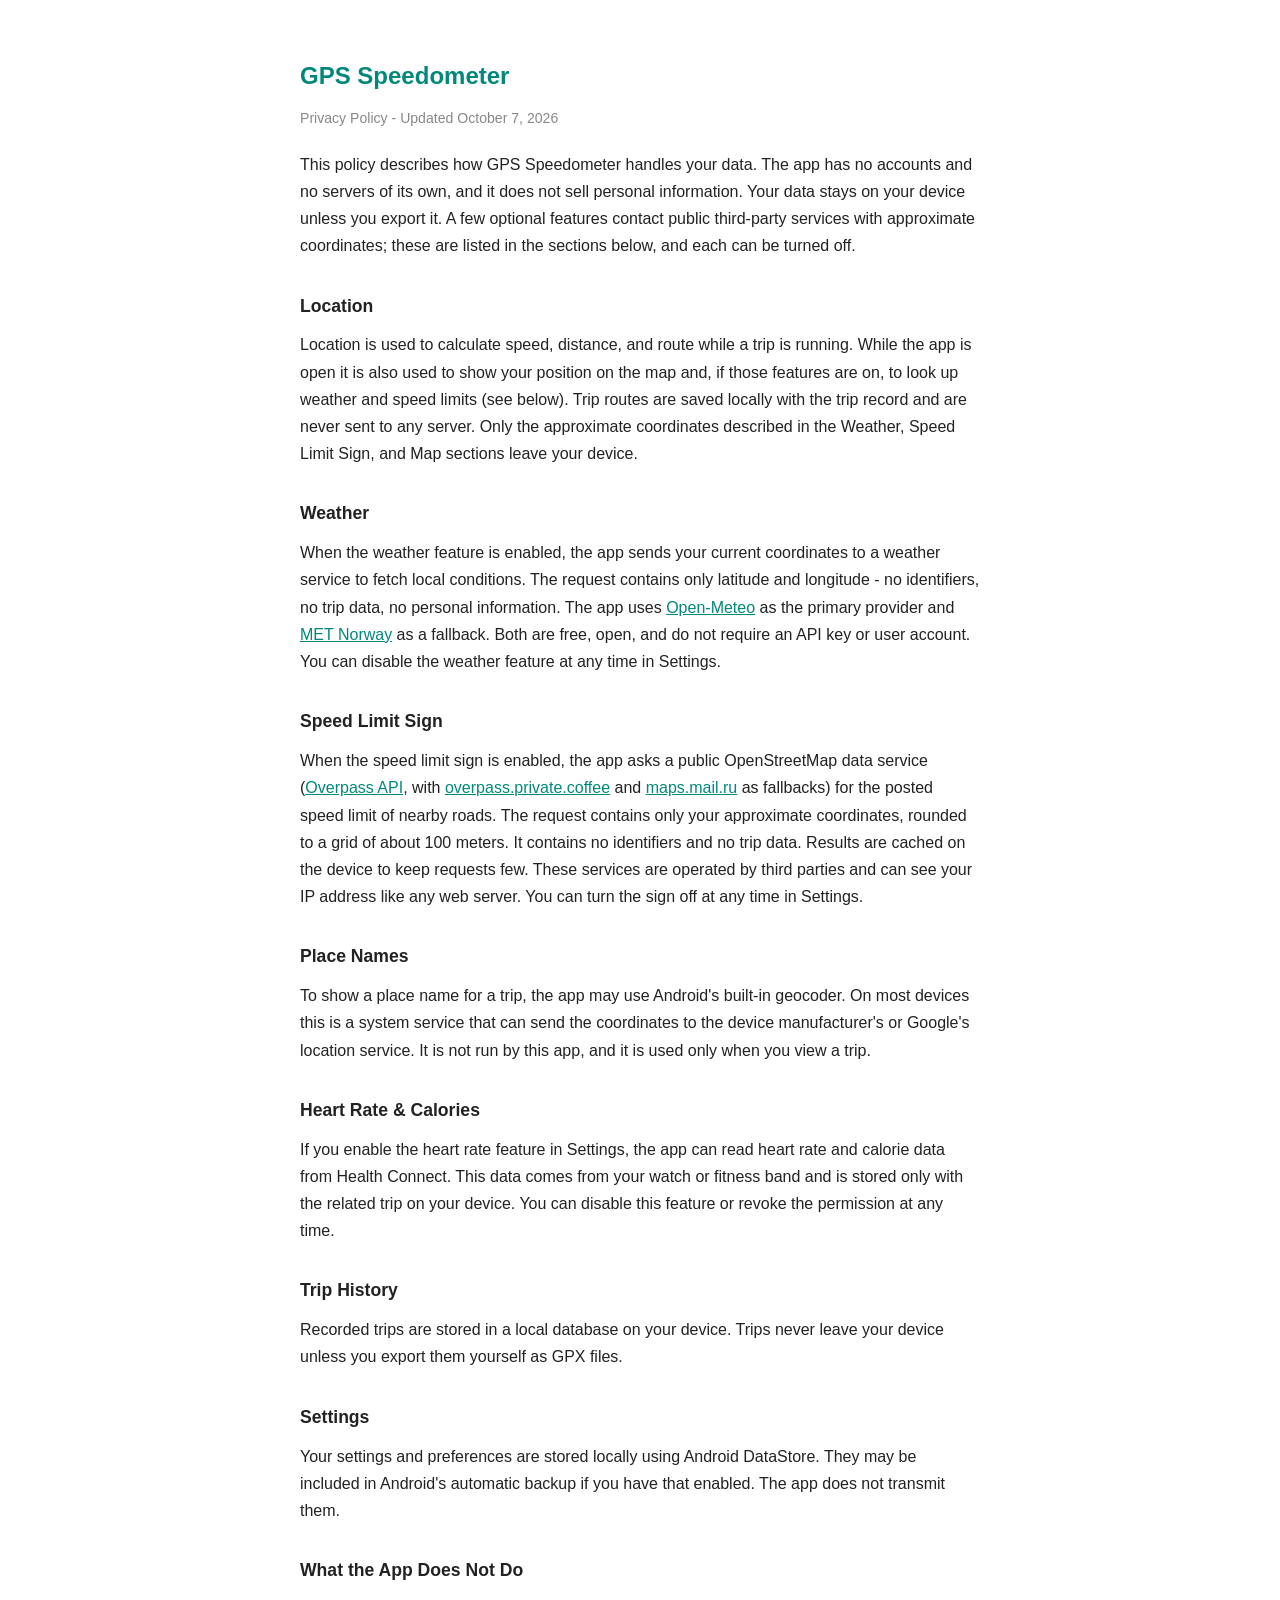
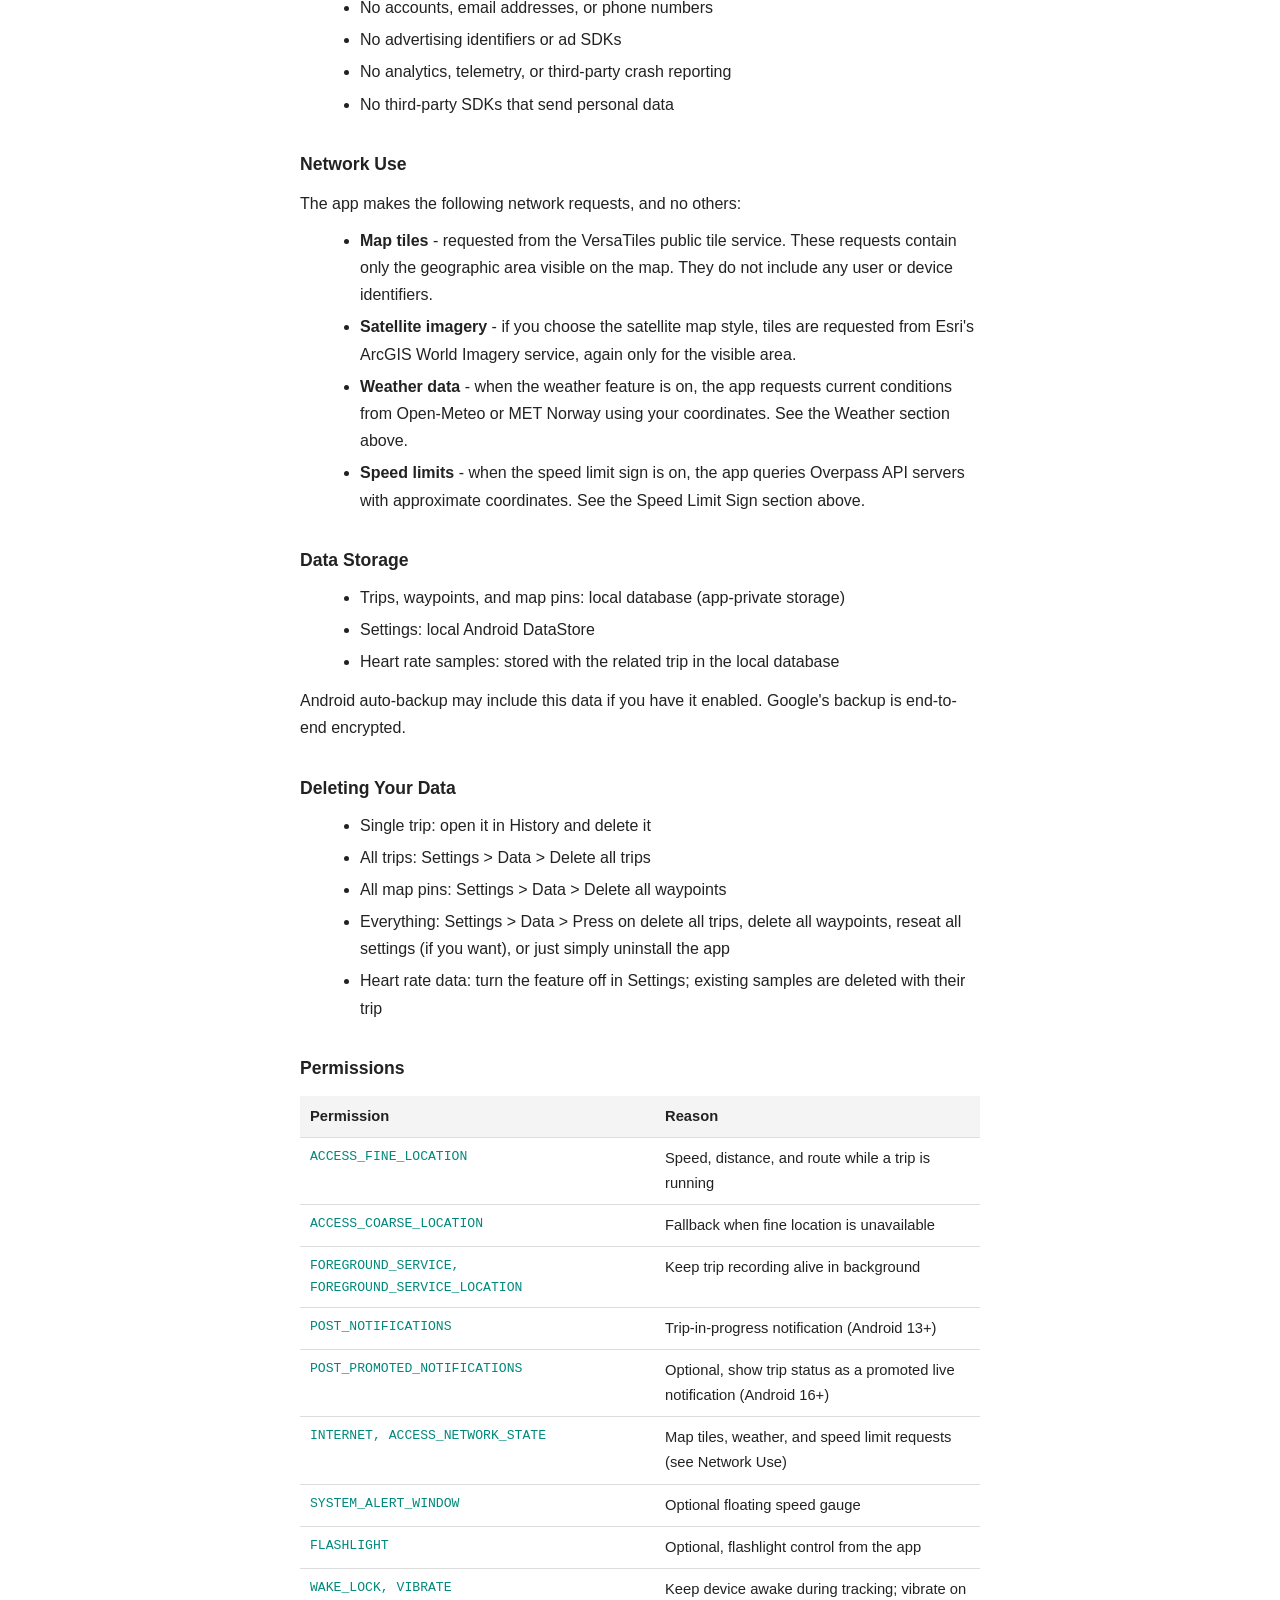
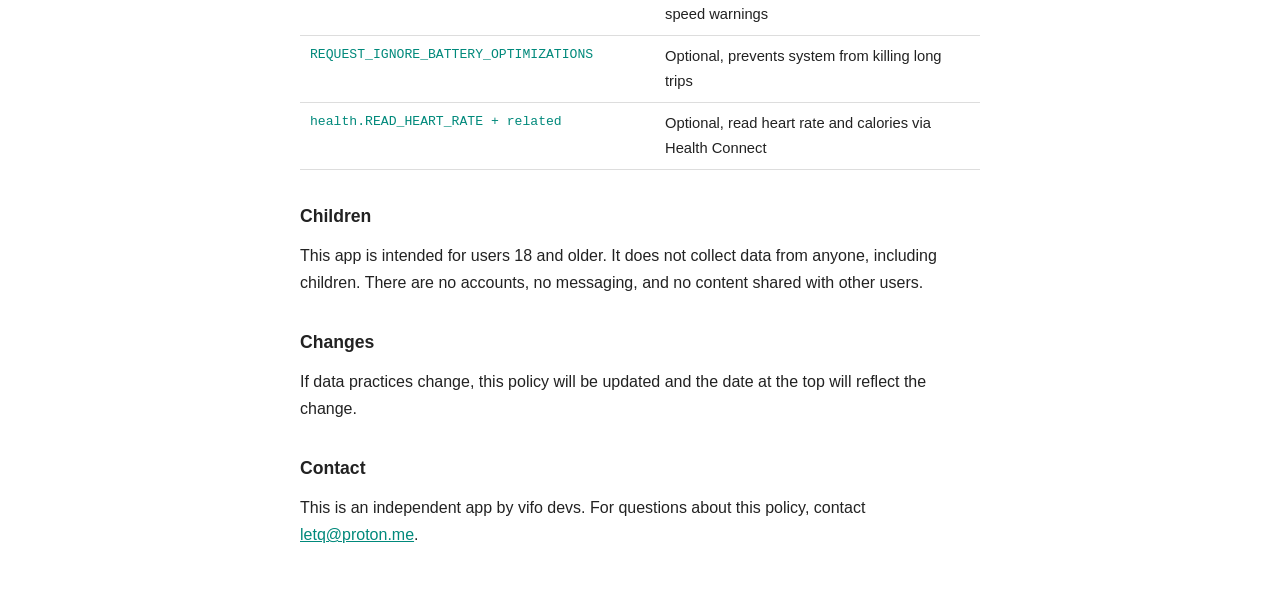
==== index.html @ f40bf0fb "Update index.html since the app changed, I update the policy." ====
<!DOCTYPE html>
<html lang="en">
<head>
<meta charset="UTF-8">
<meta name="viewport" content="width=device-width, initial-scale=1.0">
<title>Privacy Policy - GPS Speedometer</title>
<link rel="icon" type="image/png" href="favicon.png">    
<style>
body {
    font-family: -apple-system, BlinkMacSystemFont, "Segoe UI", Roboto, sans-serif;
    line-height: 1.7;
    color: #222;
    max-width: 680px;
    margin: 0 auto;
    padding: 40px 20px;
}
h1 {
    font-size: 1.5rem;
    color: #00897b;
    margin-bottom: 4px;
}
h2 {
    font-size: 1.1rem;
    margin-top: 32px;
    margin-bottom: 8px;
}
p {
    margin: 10px 0;
}
ul {
    margin: 8px 0 12px 20px;
}
li {
    margin: 5px 0;
}
table {
    width: 100%;
    border-collapse: collapse;
    margin: 12px 0;
    font-size: 0.92rem;
}
th, td {
    text-align: left;
    padding: 8px 10px;
    border-bottom: 1px solid #ddd;
    vertical-align: top;
}
th {
    background: #f4f4f4;
}
td:first-child {
    font-family: Consolas, monospace;
    font-size: 0.82rem;
    color: #00897b;
}
a {
    color: #00897b;
}
.date {
    color: #888;
    font-size: 0.88rem;
    margin-bottom: 20px;
}
@media (max-width: 500px) {
    body { padding: 24px 16px; }
    td:first-child { font-size: 0.75rem; }
}
</style>
</head>
<body>

<h1>GPS Speedometer</h1>
<p class="date">Privacy Policy - Updated October 7, 2026</p>

<p>This policy describes how GPS Speedometer handles your data. The app has no accounts and no servers of its own, and it does not sell personal information. Your data stays on your device unless you export it. A few optional features contact public third-party services with approximate coordinates; these are listed in the sections below, and each can be turned off.</p>

<h2>Location</h2>
<p>Location is used to calculate speed, distance, and route while a trip is running. While the app is open it is also used to show your position on the map and, if those features are on, to look up weather and speed limits (see below). Trip routes are saved locally with the trip record and are never sent to any server. Only the approximate coordinates described in the Weather, Speed Limit Sign, and Map sections leave your device.</p>

<h2>Weather</h2>
<p>When the weather feature is enabled, the app sends your current coordinates to a weather service to fetch local conditions. The request contains only latitude and longitude - no identifiers, no trip data, no personal information. The app uses <a href="https://open-meteo.com">Open-Meteo</a> as the primary provider and <a href="https://api.met.no">MET Norway</a> as a fallback. Both are free, open, and do not require an API key or user account. You can disable the weather feature at any time in Settings.</p>

<h2>Speed Limit Sign</h2>
<p>When the speed limit sign is enabled, the app asks a public OpenStreetMap data service (<a href="https://overpass-api.de">Overpass API</a>, with <a href="https://overpass.private.coffee">overpass.private.coffee</a> and <a href="https://maps.mail.ru/osm/tools/overpass/">maps.mail.ru</a> as fallbacks) for the posted speed limit of nearby roads. The request contains only your approximate coordinates, rounded to a grid of about 100 meters. It contains no identifiers and no trip data. Results are cached on the device to keep requests few. These services are operated by third parties and can see your IP address like any web server. You can turn the sign off at any time in Settings.</p>

<h2>Place Names</h2>
<p>To show a place name for a trip, the app may use Android's built-in geocoder. On most devices this is a system service that can send the coordinates to the device manufacturer's or Google's location service. It is not run by this app, and it is used only when you view a trip.</p>

<h2>Heart Rate &amp; Calories</h2>
<p>If you enable the heart rate feature in Settings, the app can read heart rate and calorie data from Health Connect. This data comes from your watch or fitness band and is stored only with the related trip on your device. You can disable this feature or revoke the permission at any time.</p>

<h2>Trip History</h2>
<p>Recorded trips are stored in a local database on your device. Trips never leave your device unless you export them yourself as GPX files.</p>

<h2>Settings</h2>
<p>Your settings and preferences are stored locally using Android DataStore. They may be included in Android's automatic backup if you have that enabled. The app does not transmit them.</p>

<h2>What the App Does Not Do</h2>
<ul>
<li>No accounts, email addresses, or phone numbers</li>
<li>No advertising identifiers or ad SDKs</li>
<li>No analytics, telemetry, or third-party crash reporting</li>
<li>No third-party SDKs that send personal data</li>
</ul>

<h2>Network Use</h2>
<p>The app makes the following network requests, and no others:</p>
<ul>
<li><strong>Map tiles</strong> - requested from the VersaTiles public tile service. These requests contain only the geographic area visible on the map. They do not include any user or device identifiers.</li>
<li><strong>Satellite imagery</strong> - if you choose the satellite map style, tiles are requested from Esri's ArcGIS World Imagery service, again only for the visible area.</li>
<li><strong>Weather data</strong> - when the weather feature is on, the app requests current conditions from Open-Meteo or MET Norway using your coordinates. See the Weather section above.</li>
<li><strong>Speed limits</strong> - when the speed limit sign is on, the app queries Overpass API servers with approximate coordinates. See the Speed Limit Sign section above.</li>
</ul>

<h2>Data Storage</h2>
<ul>
<li>Trips, waypoints, and map pins: local database (app-private storage)</li>
<li>Settings: local Android DataStore</li>
<li>Heart rate samples: stored with the related trip in the local database</li>
</ul>
<p>Android auto-backup may include this data if you have it enabled. Google's backup is end-to-end encrypted.</p>

<h2>Deleting Your Data</h2>
<ul>
<li>Single trip: open it in History and delete it</li>
<li>All trips: Settings &gt; Data &gt; Delete all trips</li>
<li>All map pins: Settings &gt; Data &gt; Delete all waypoints</li>
<li>Everything: Settings &gt; Data &gt; Press on delete all trips, delete all waypoints, reseat all settings (if you want), or just simply uninstall the app</li>
<li>Heart rate data: turn the feature off in Settings; existing samples are deleted with their trip</li>
</ul>

<h2>Permissions</h2>
<table>
<tr><th>Permission</th><th>Reason</th></tr>
<tr><td>ACCESS_FINE_LOCATION</td><td>Speed, distance, and route while a trip is running</td></tr>
<tr><td>ACCESS_COARSE_LOCATION</td><td>Fallback when fine location is unavailable</td></tr>
<tr><td>FOREGROUND_SERVICE, FOREGROUND_SERVICE_LOCATION</td><td>Keep trip recording alive in background</td></tr>
<tr><td>POST_NOTIFICATIONS</td><td>Trip-in-progress notification (Android 13+)</td></tr>
<tr><td>POST_PROMOTED_NOTIFICATIONS</td><td>Optional, show trip status as a promoted live notification (Android 16+)</td></tr>
<tr><td>INTERNET, ACCESS_NETWORK_STATE</td><td>Map tiles, weather, and speed limit requests (see Network Use)</td></tr>
<tr><td>SYSTEM_ALERT_WINDOW</td><td>Optional floating speed gauge</td></tr>
<tr><td>FLASHLIGHT</td><td>Optional, flashlight control from the app</td></tr>
<tr><td>WAKE_LOCK, VIBRATE</td><td>Keep device awake during tracking; vibrate on speed warnings</td></tr>
<tr><td>REQUEST_IGNORE_BATTERY_OPTIMIZATIONS</td><td>Optional, prevents system from killing long trips</td></tr>
<tr><td>health.READ_HEART_RATE + related</td><td>Optional, read heart rate and calories via Health Connect</td></tr>
</table>

<h2>Children</h2>
<p>This app is intended for users 18 and older. It does not collect data from anyone, including children. There are no accounts, no messaging, and no content shared with other users.</p>

<h2>Changes</h2>
<p>If data practices change, this policy will be updated and the date at the top will reflect the change.</p>

<h2>Contact</h2>
<p>This is an independent app by vifo devs. For questions about this policy, contact <a href="mailto:letq@proton.me">letq@proton.me</a>.</p>

</body>
</html>
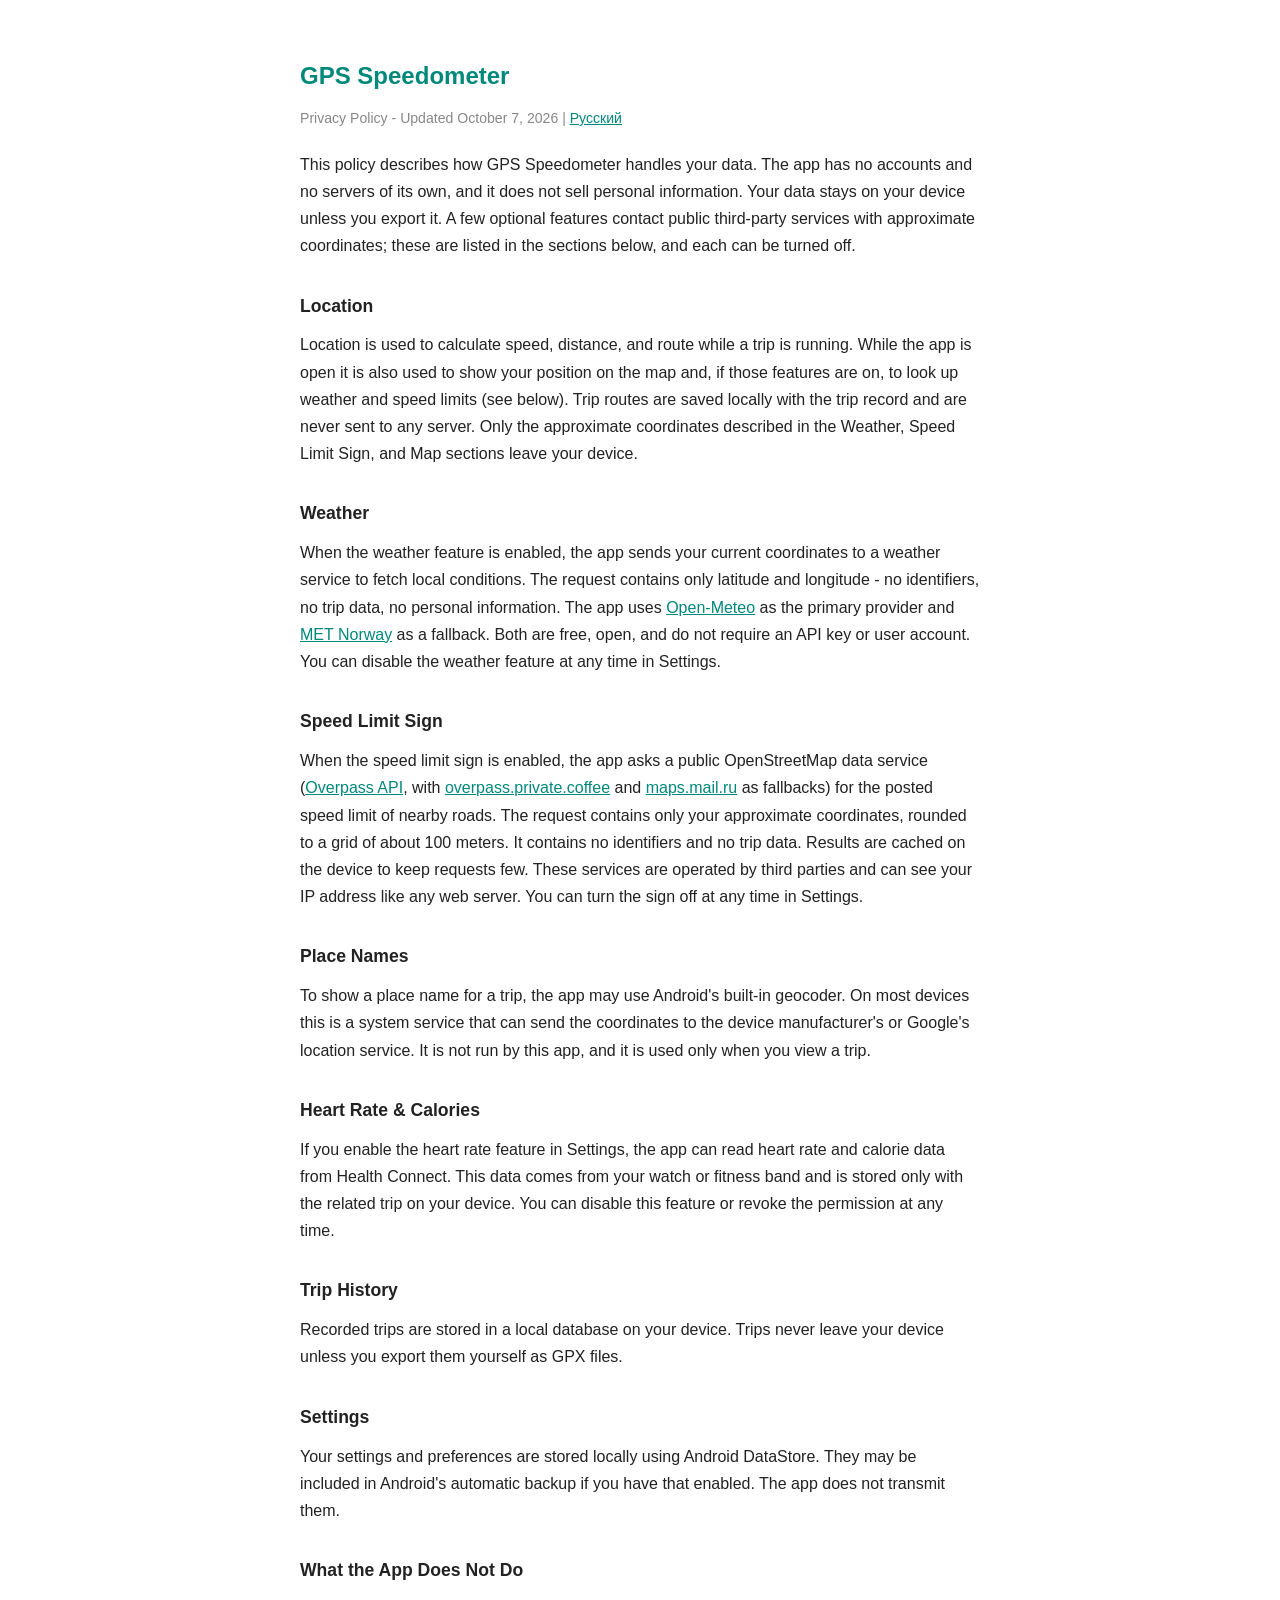
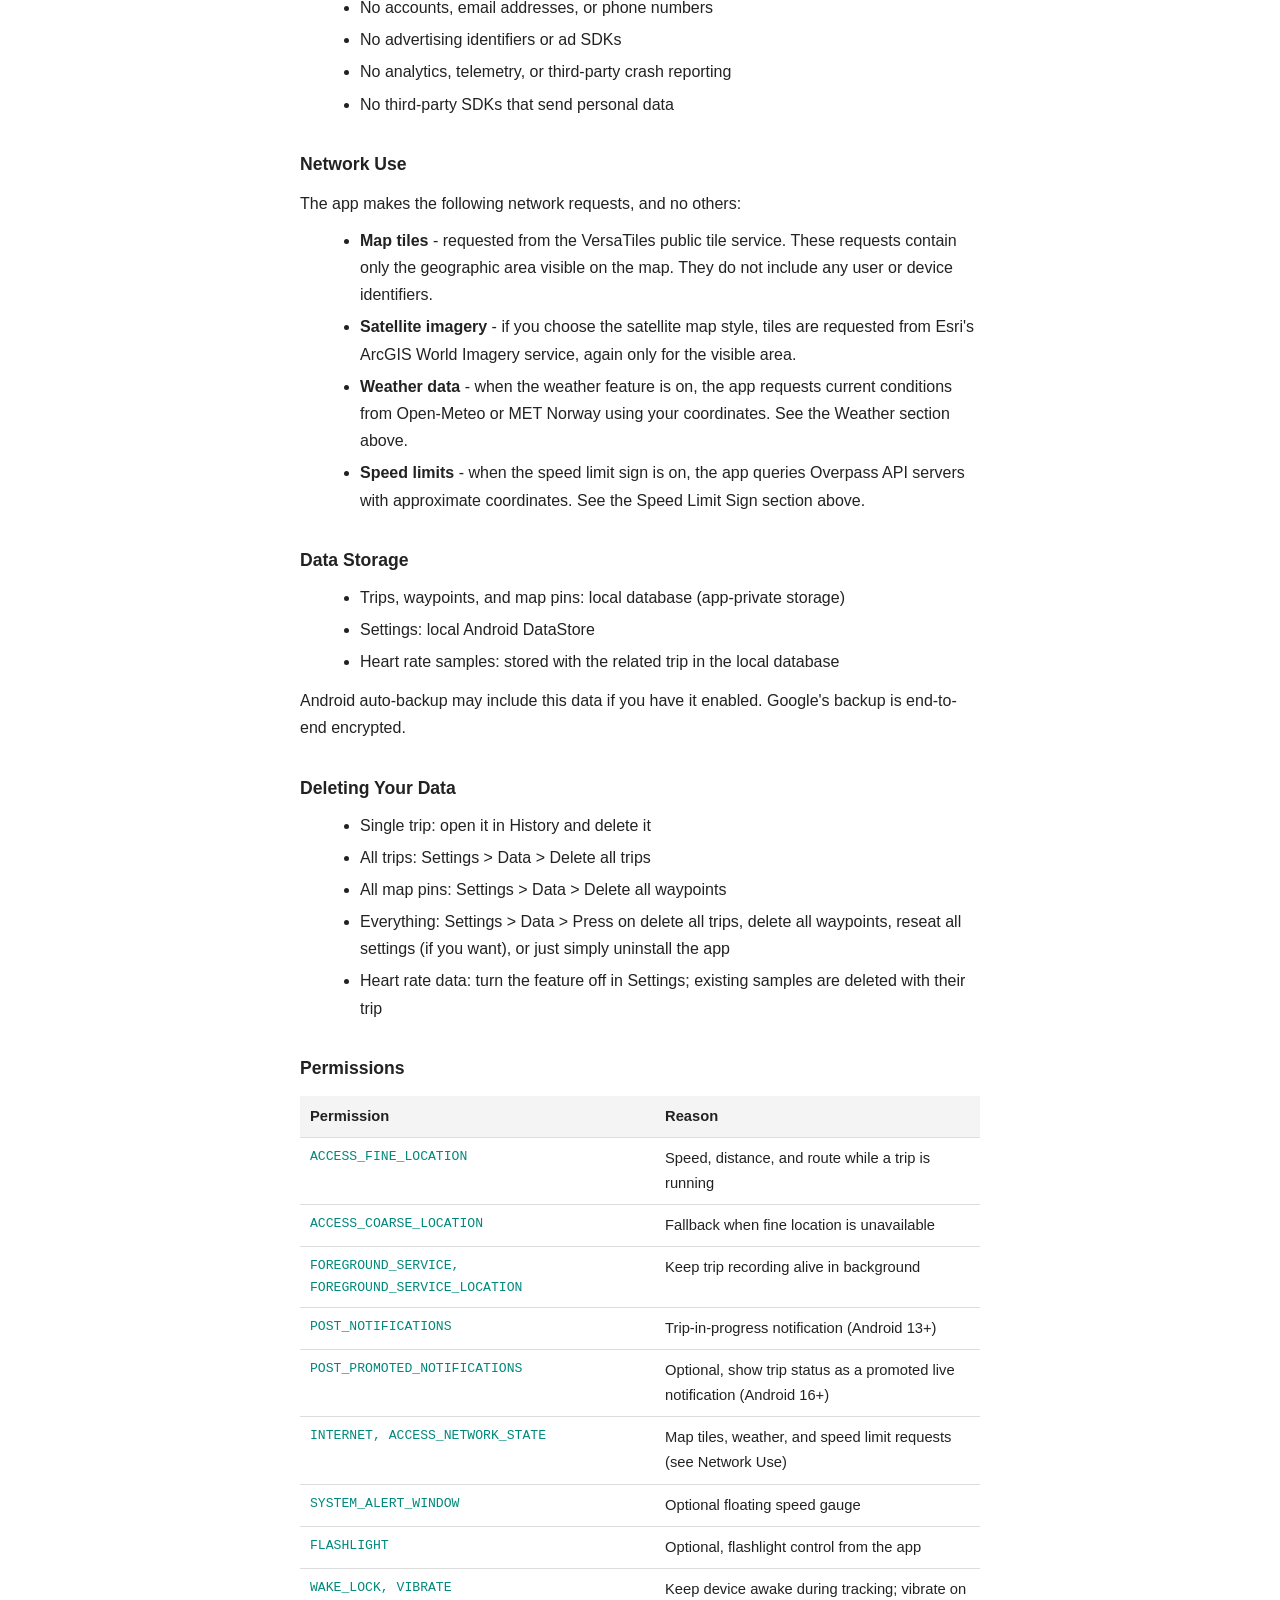
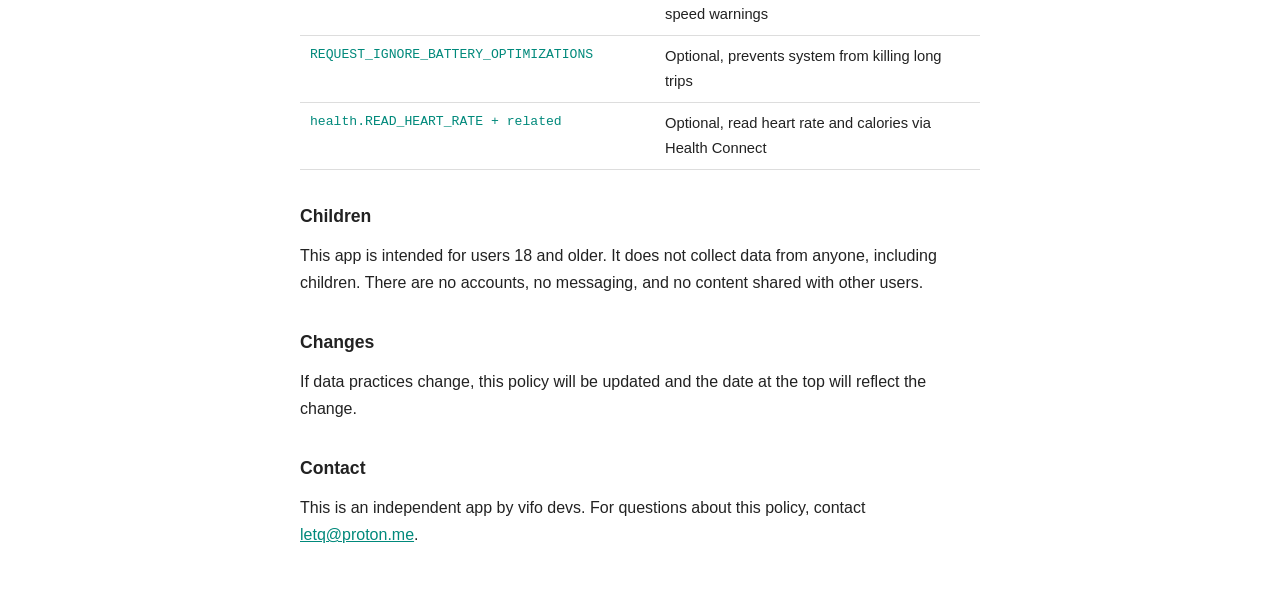
==== commit 3c874444: "Update index.html adding Russian language" ====
--- a/index.html
+++ b/index.html
@@ -70,7 +70,7 @@
 <body>
 
 <h1>GPS Speedometer</h1>
-<p class="date">Privacy Policy - Updated October 7, 2026</p>
+<p class="date">Privacy Policy - Updated October 7, 2026 | <a href="ru/">Русский</a></p>
 
 <p>This policy describes how GPS Speedometer handles your data. The app has no accounts and no servers of its own, and it does not sell personal information. Your data stays on your device unless you export it. A few optional features contact public third-party services with approximate coordinates; these are listed in the sections below, and each can be turned off.</p>
 
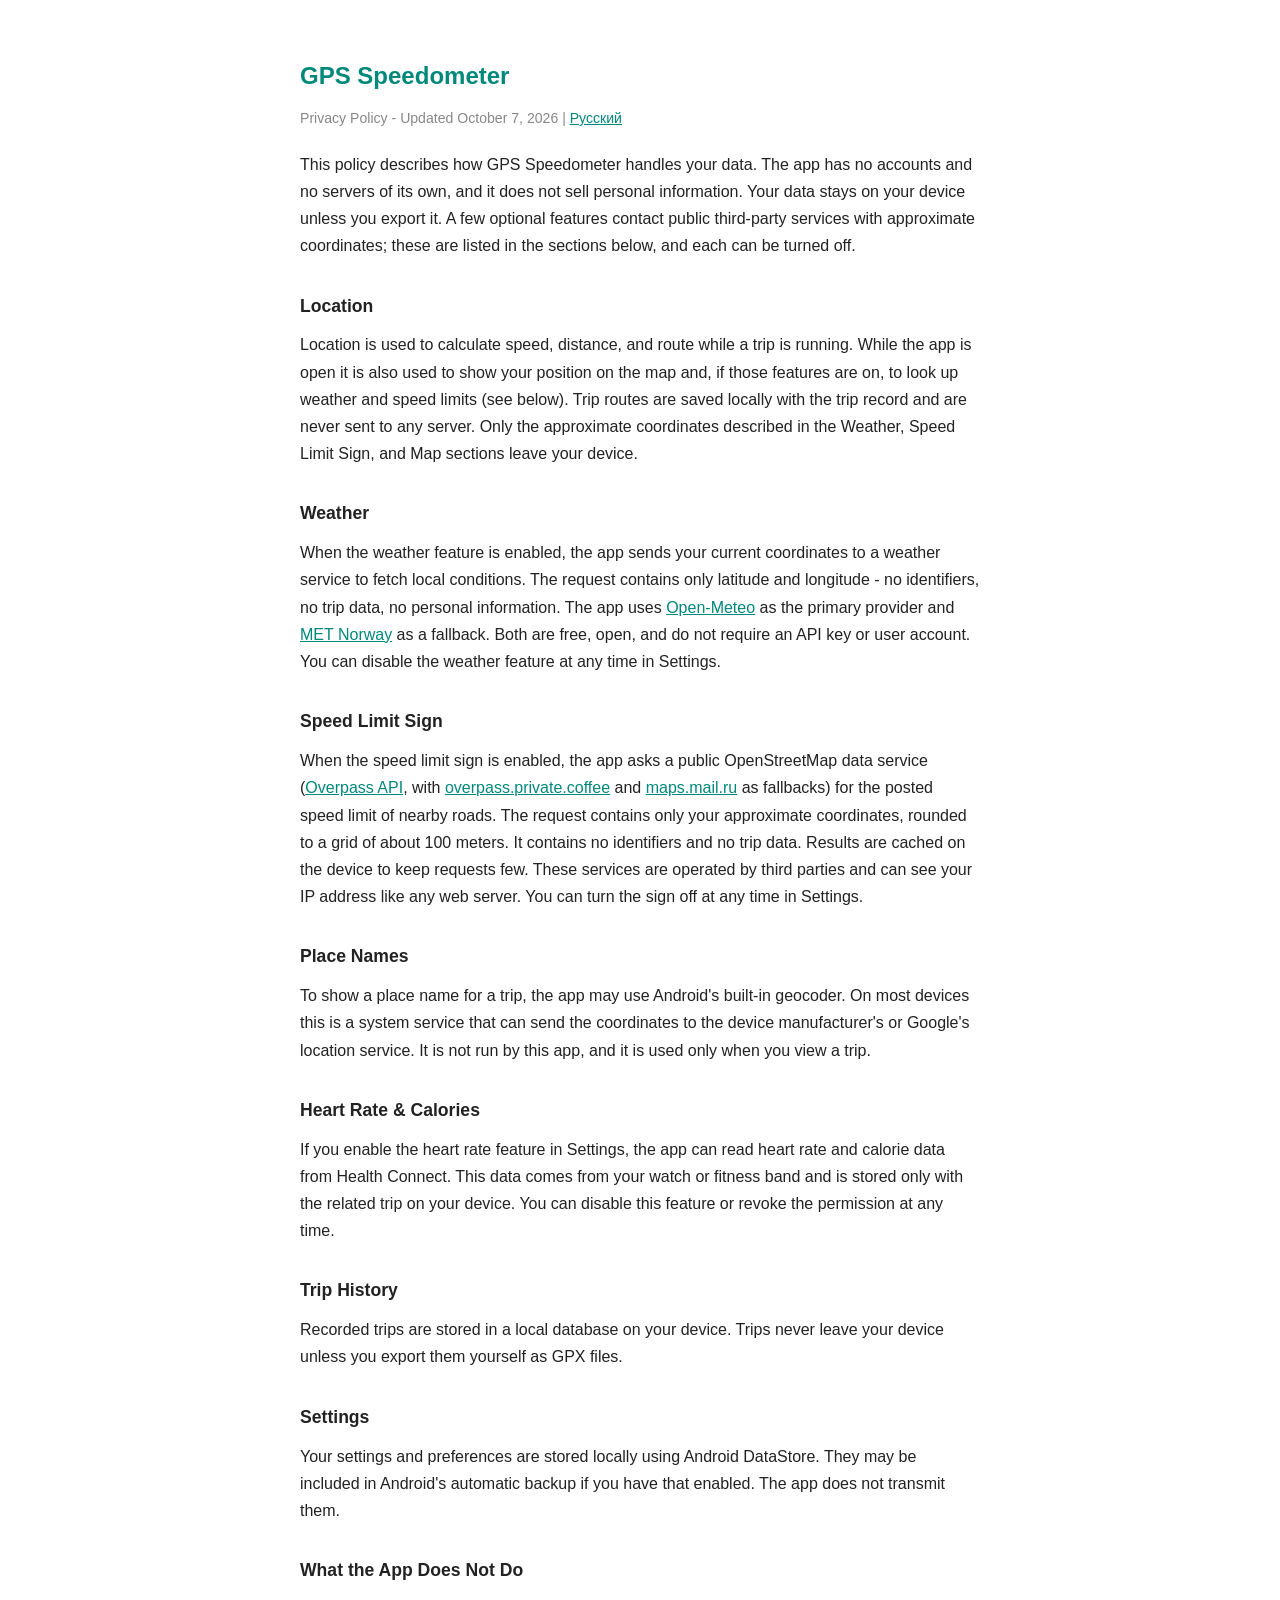
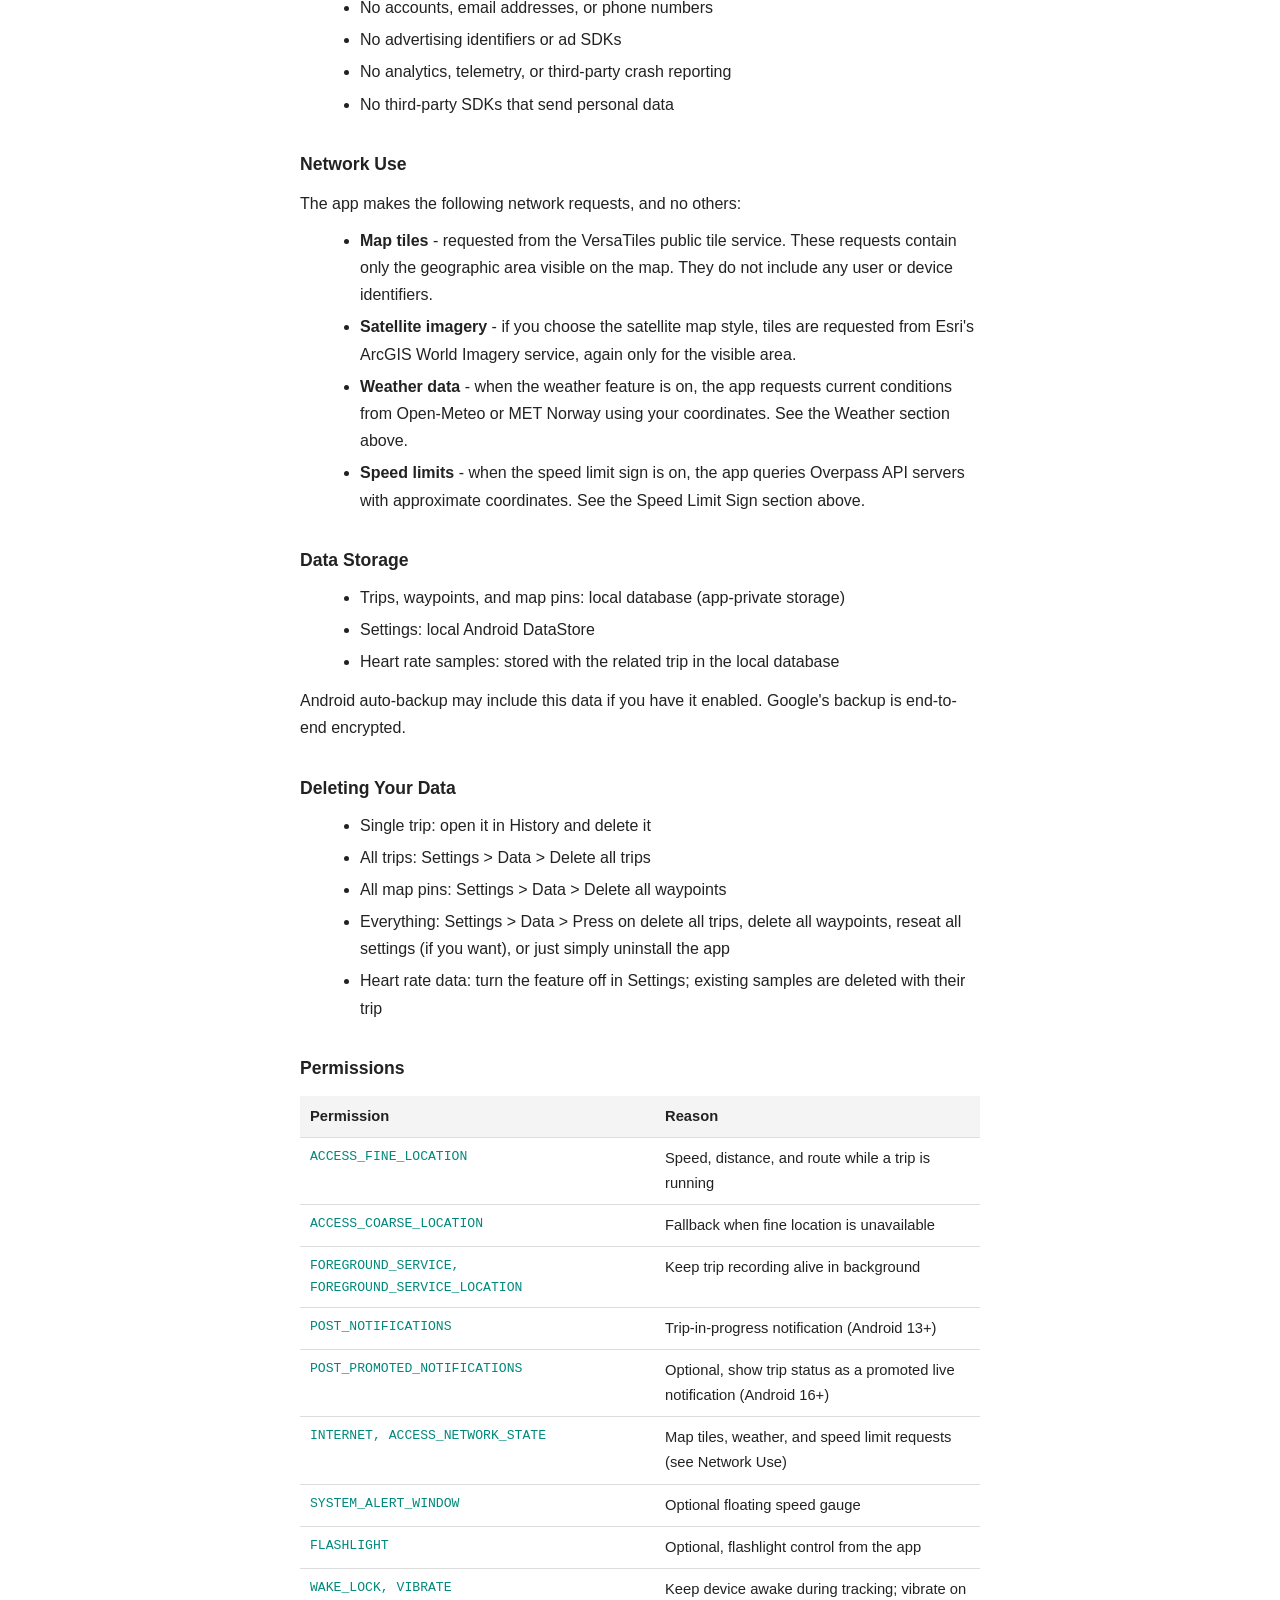
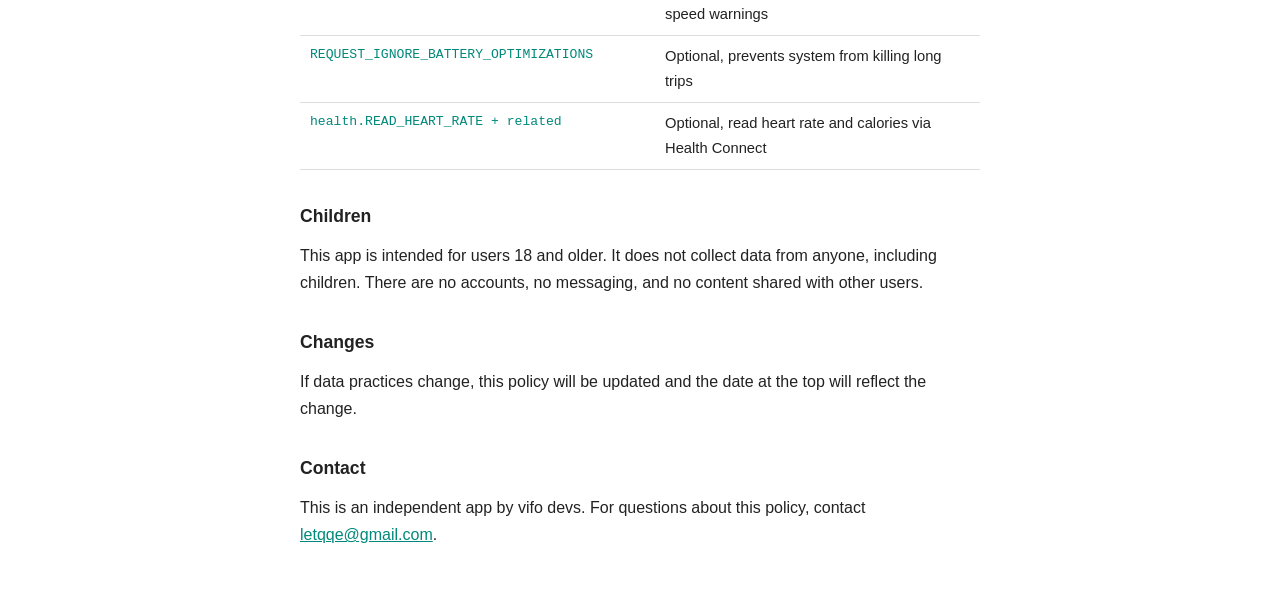
==== commit c1fd88a1: "update email adress switched from proton mail to gmail for wider compatibility with more countries e" ====
--- a/index.html
+++ b/index.html
@@ -152,7 +152,7 @@
 <p>If data practices change, this policy will be updated and the date at the top will reflect the change.</p>
 
 <h2>Contact</h2>
-<p>This is an independent app by vifo devs. For questions about this policy, contact <a href="mailto:letq@proton.me">letq@proton.me</a>.</p>
+<p>This is an independent app by vifo devs. For questions about this policy, contact <a href="mailto:letqqe@gmail.com">letqqe@gmail.com</a>.</p>
 
 </body>
 </html>
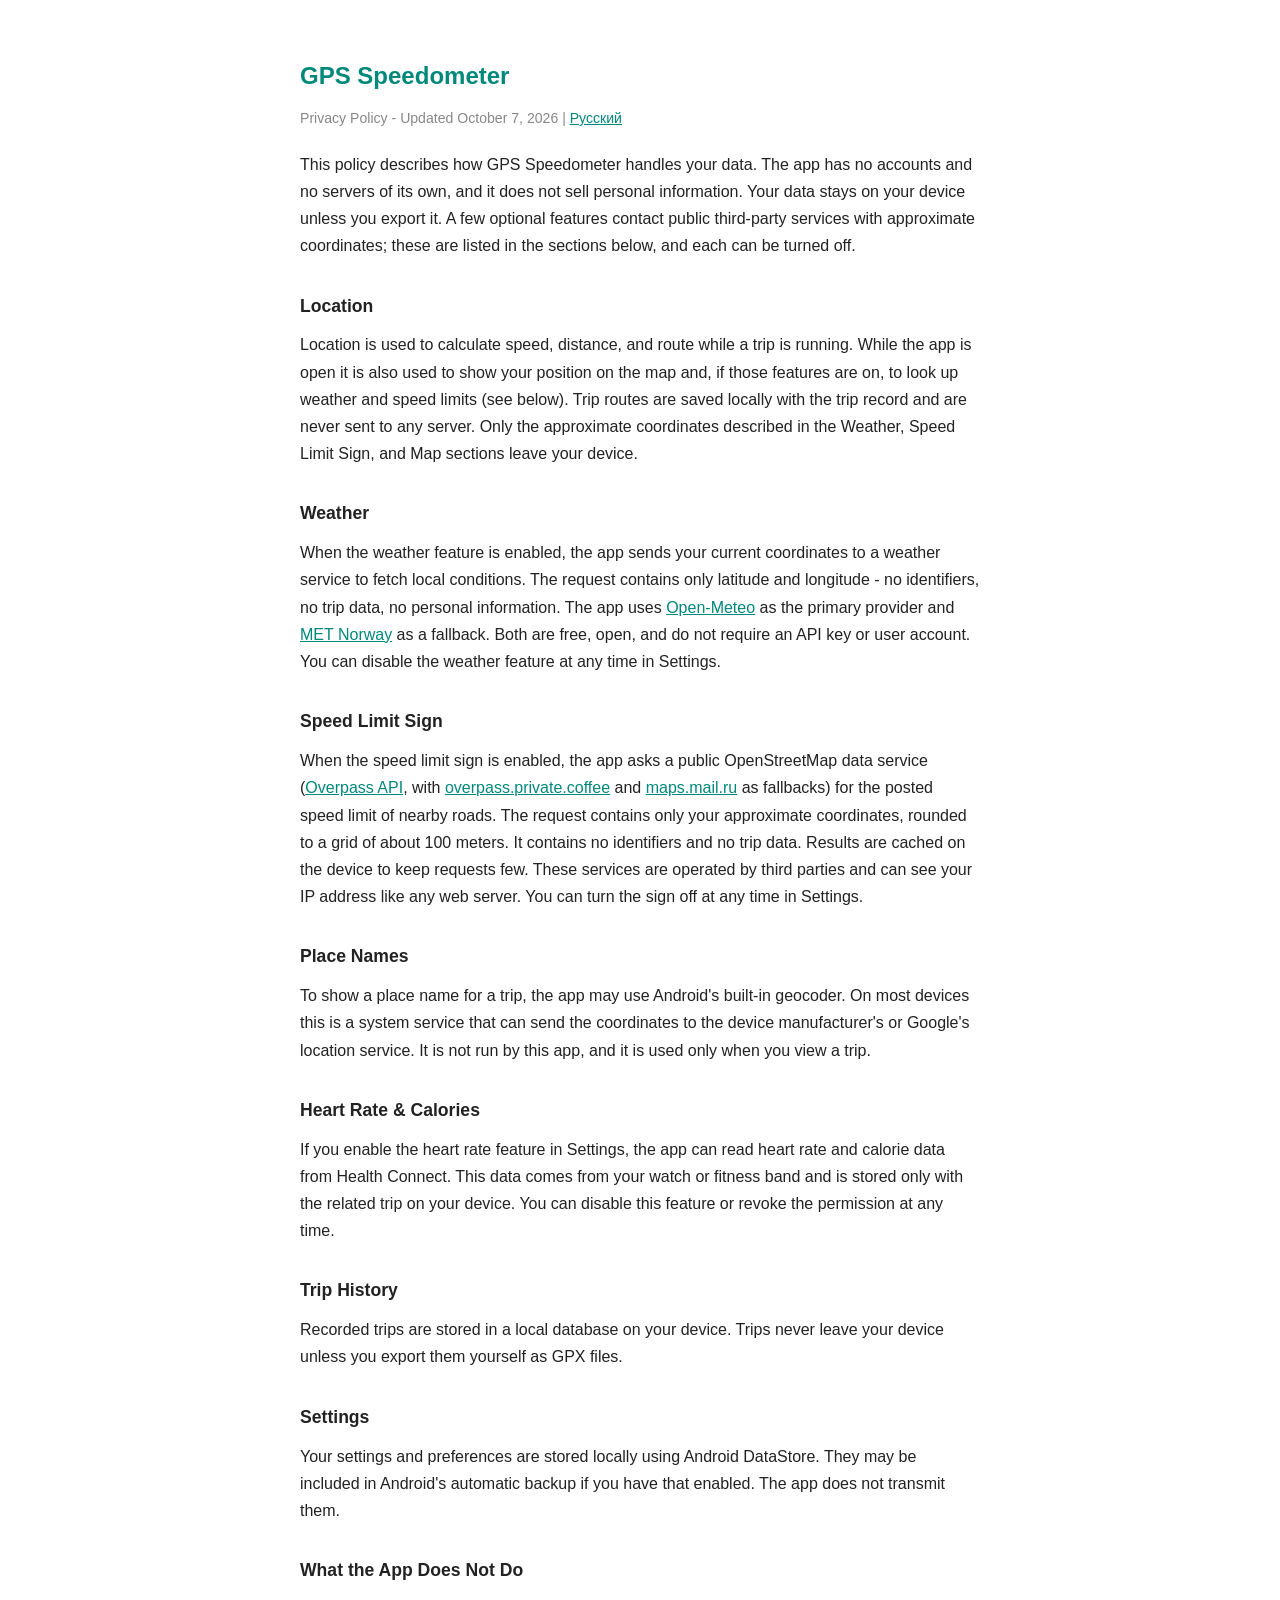
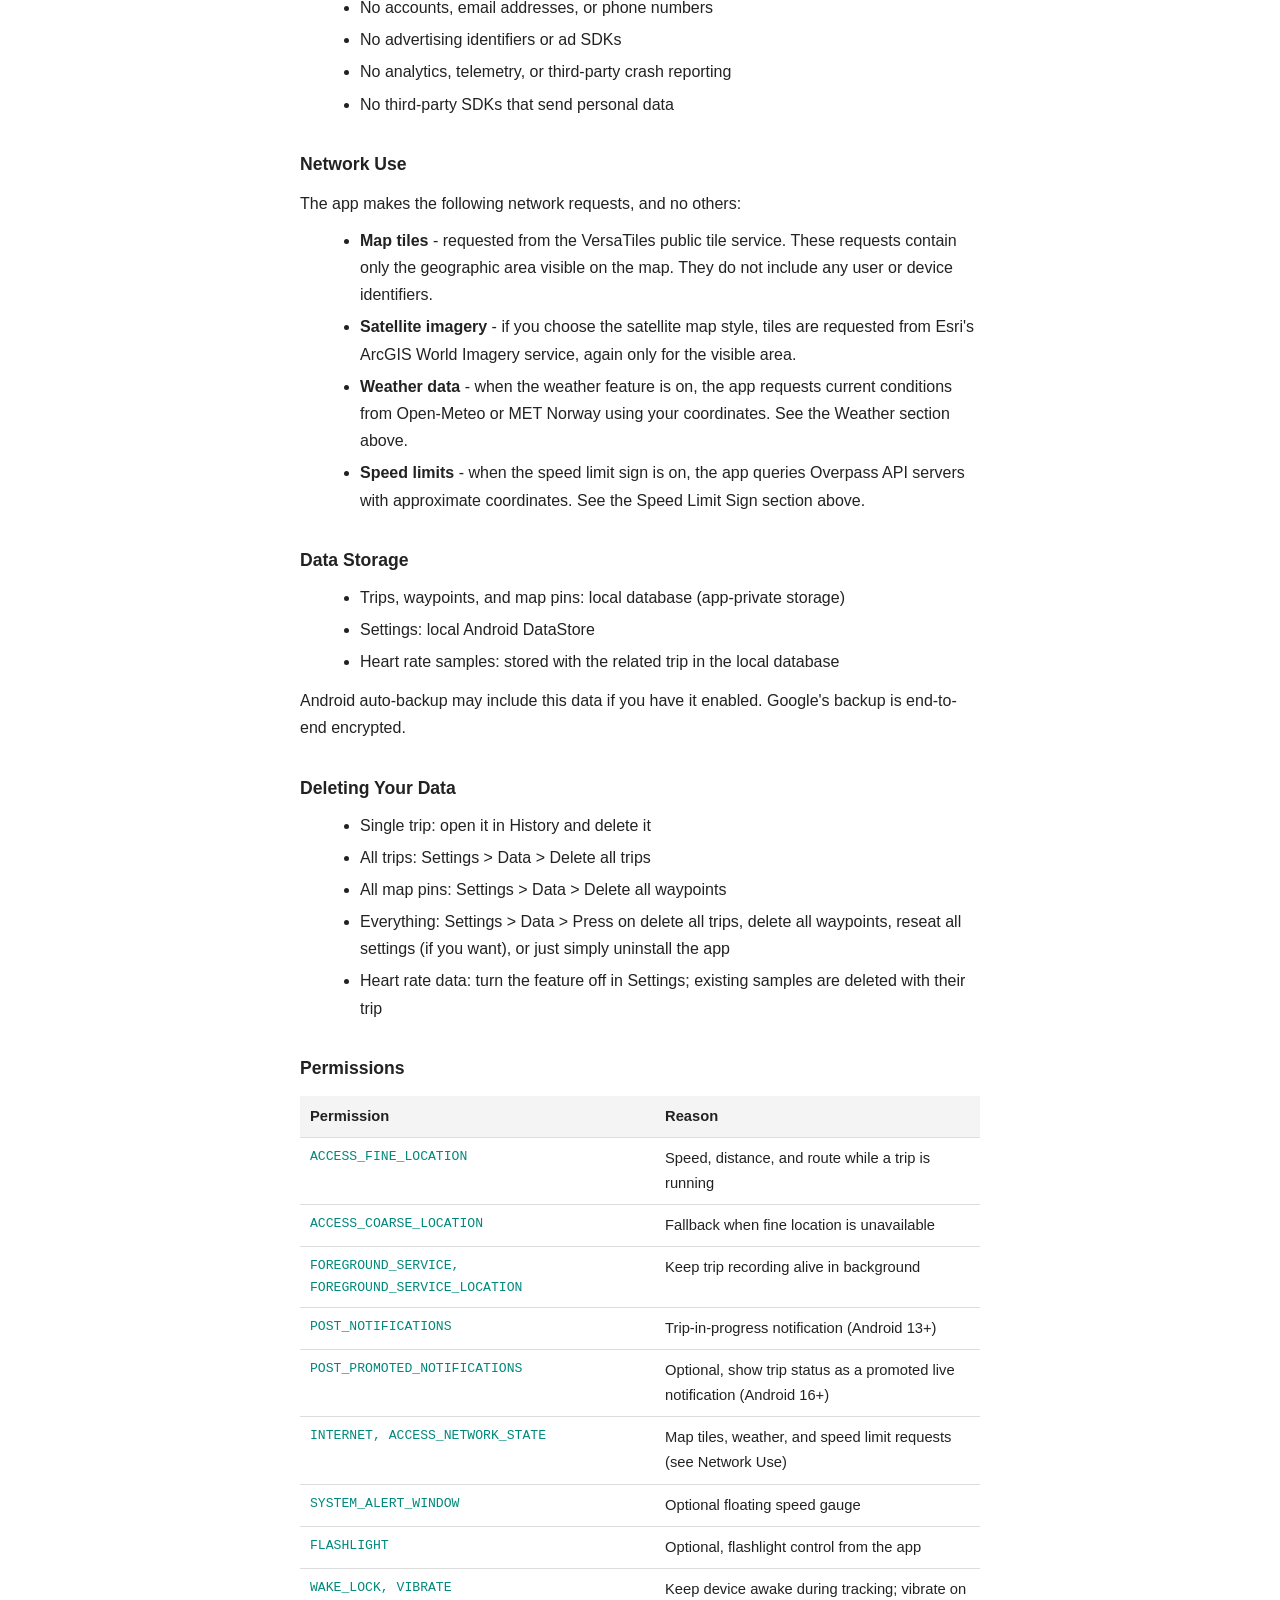
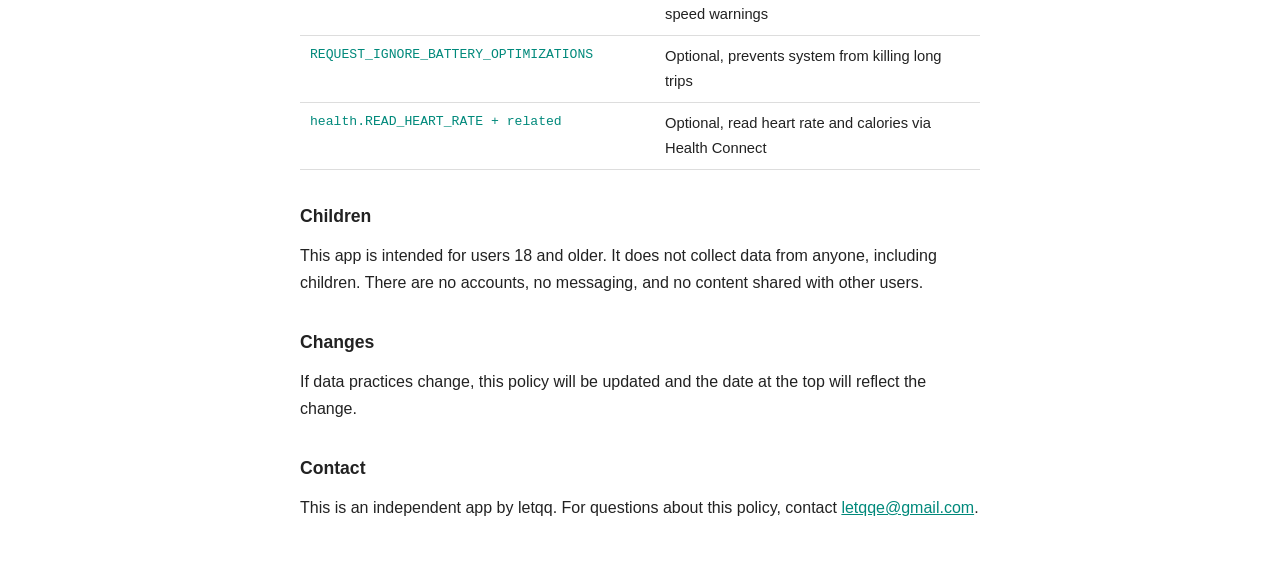
==== commit e5e77404: "Update index.html simple change" ====
--- a/index.html
+++ b/index.html
@@ -152,7 +152,7 @@
 <p>If data practices change, this policy will be updated and the date at the top will reflect the change.</p>
 
 <h2>Contact</h2>
-<p>This is an independent app by vifo devs. For questions about this policy, contact <a href="mailto:letqqe@gmail.com">letqqe@gmail.com</a>.</p>
+<p>This is an independent app by letqq. For questions about this policy, contact <a href="mailto:letqqe@gmail.com">letqqe@gmail.com</a>.</p>
 
 </body>
 </html>
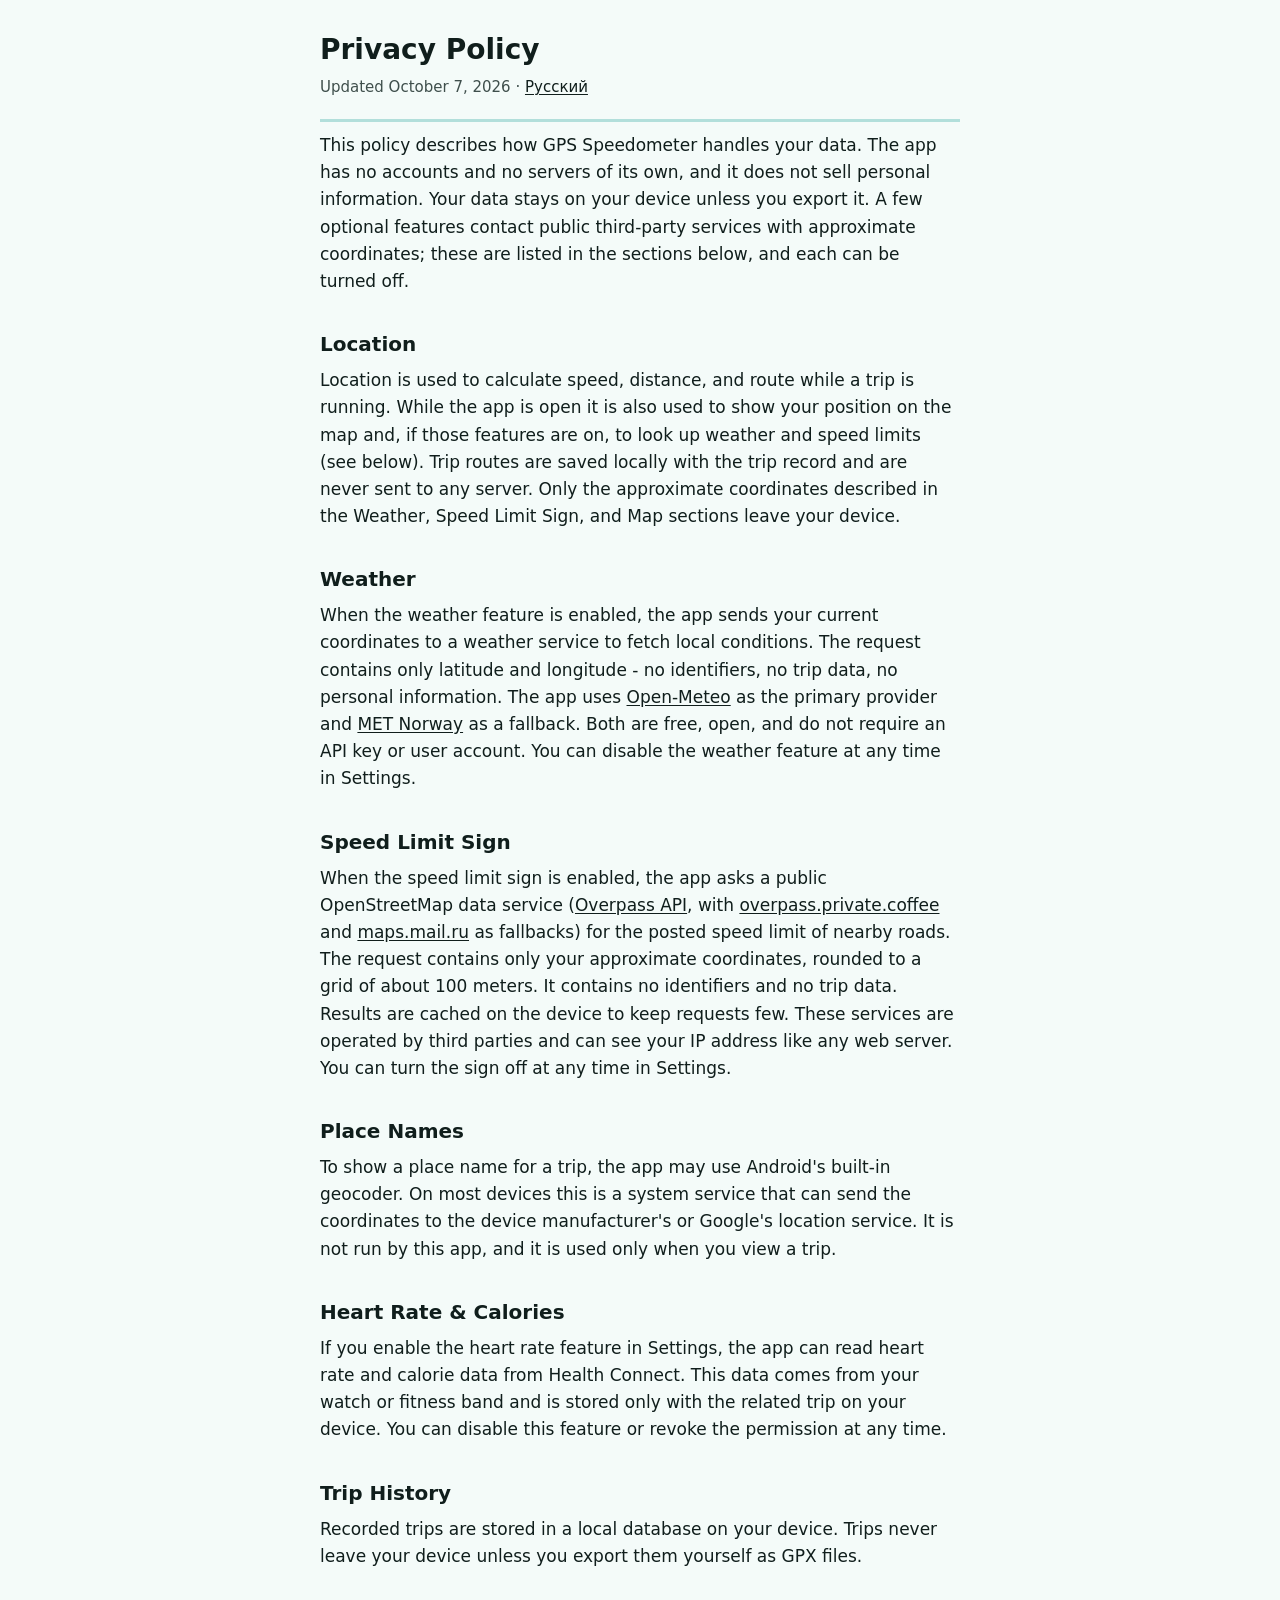
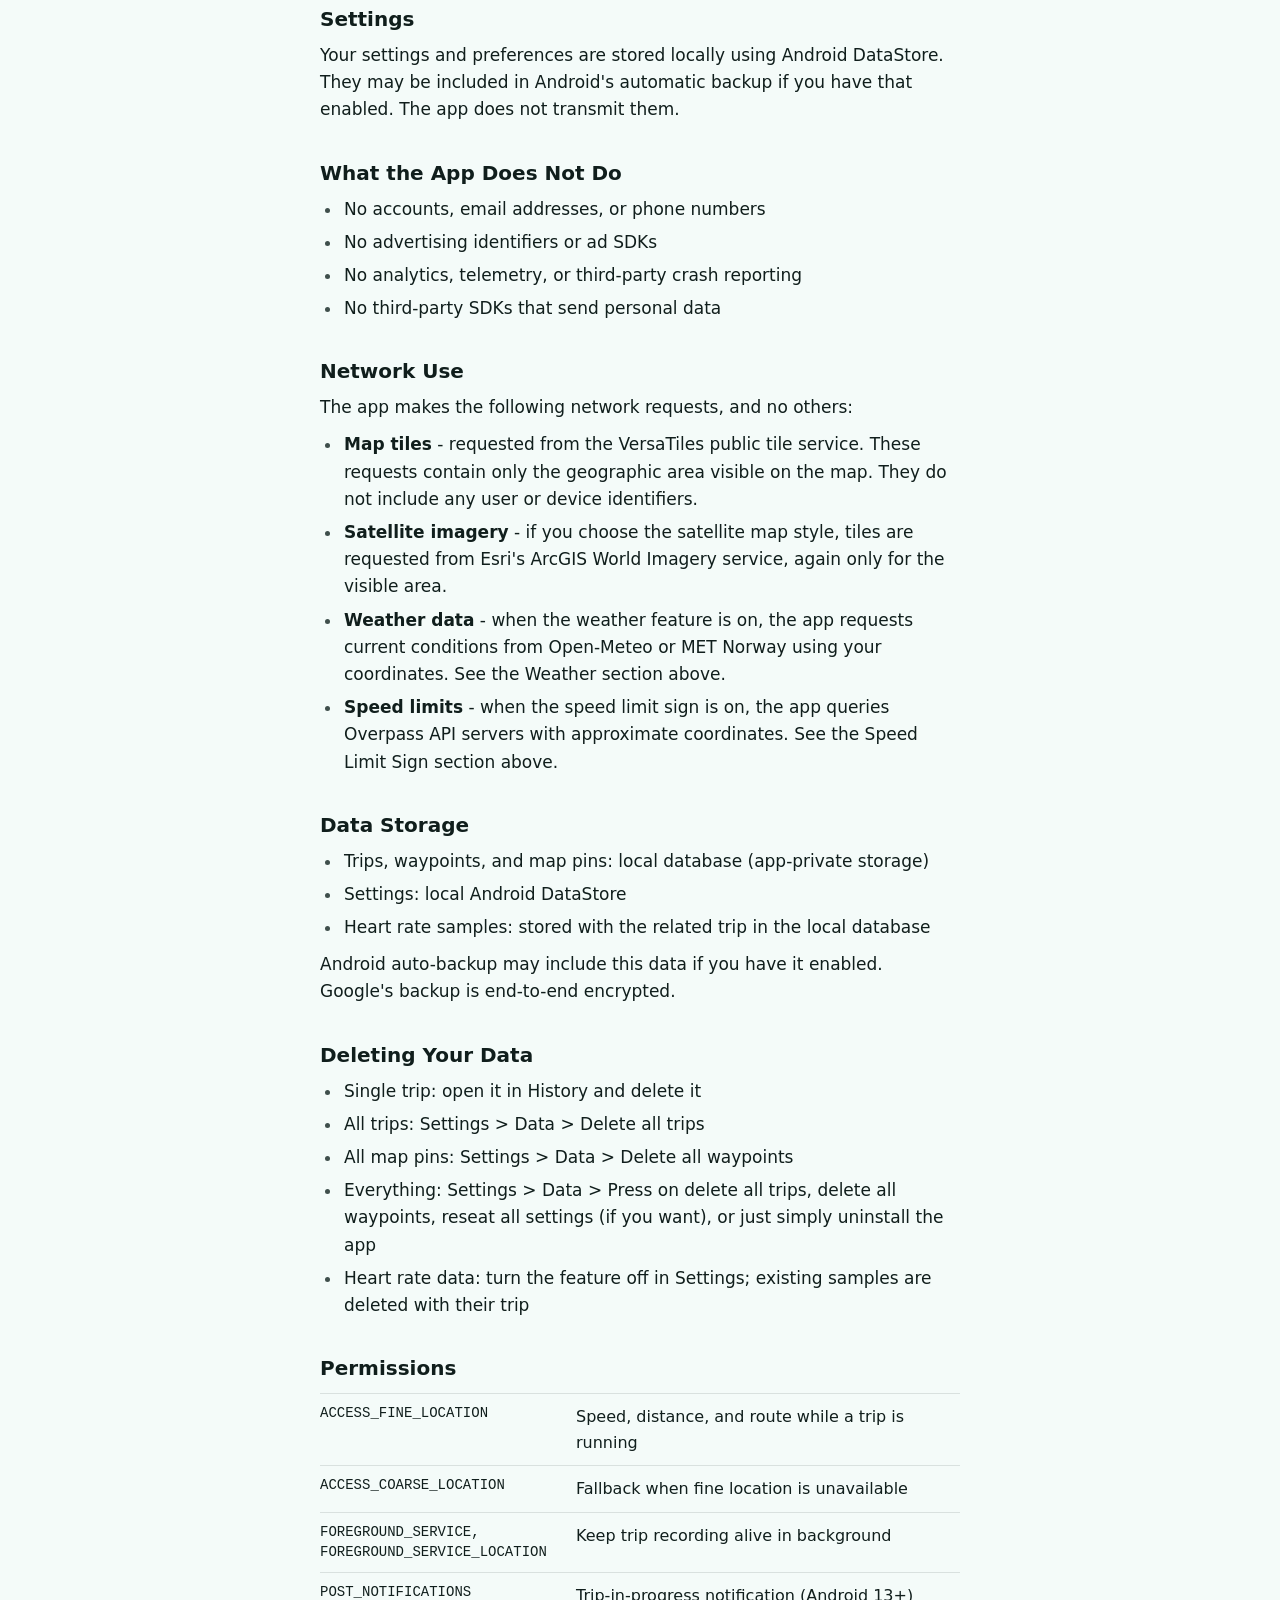
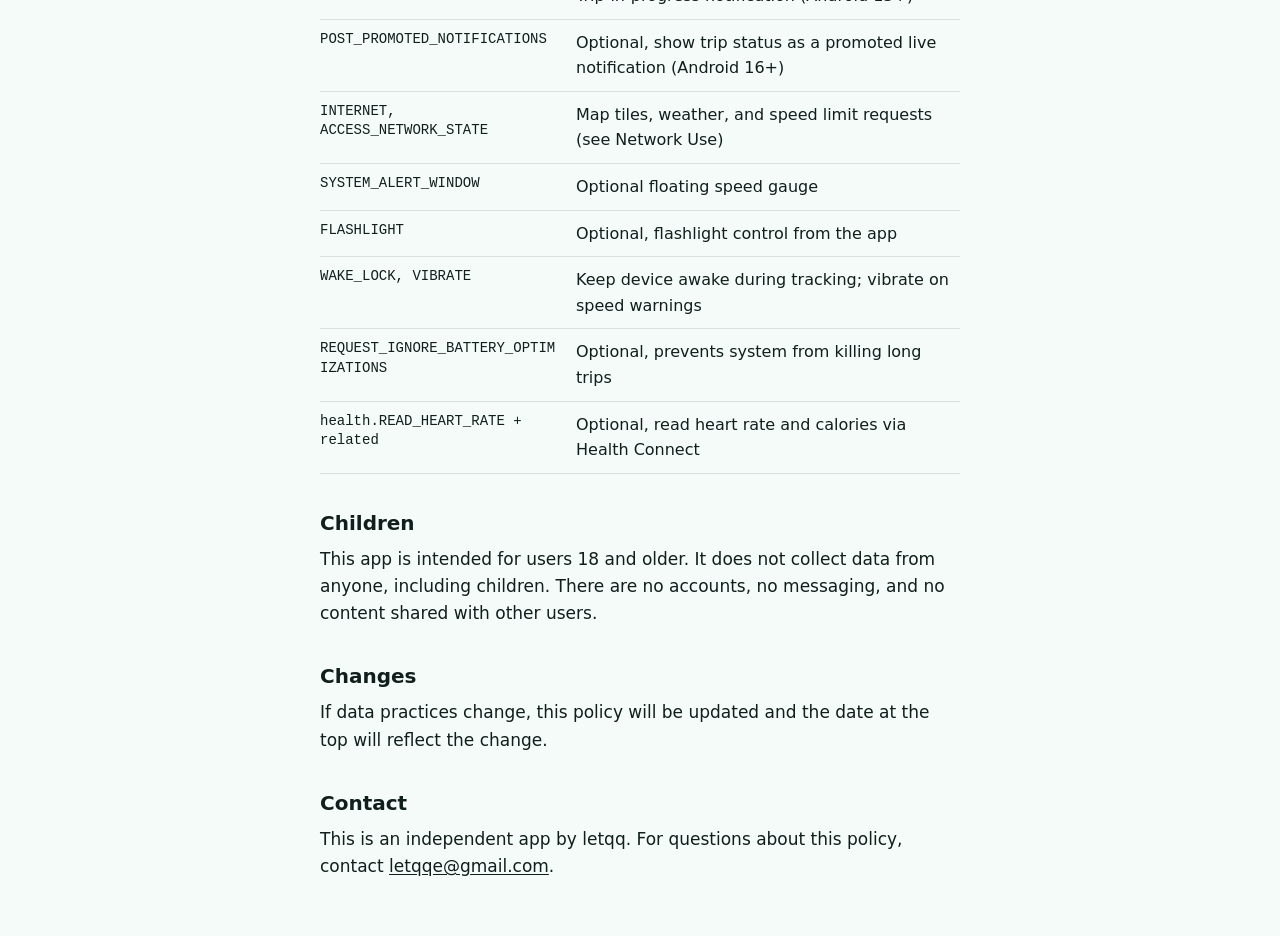
==== commit 935cf384: "new design" ====
--- a/index.html
+++ b/index.html
@@ -1,100 +1,53 @@
 <!DOCTYPE html>
 <html lang="en">
 <head>
-<meta charset="UTF-8">
-<meta name="viewport" content="width=device-width, initial-scale=1.0">
+<meta charset="utf-8">
+<meta name="viewport" content="width=device-width, initial-scale=1, viewport-fit=cover">
+<meta name="color-scheme" content="light dark">
+<meta name="theme-color" content="#00796b">
 <title>Privacy Policy - GPS Speedometer</title>
-<link rel="icon" type="image/png" href="favicon.png">    
-<style>
-body {
-    font-family: -apple-system, BlinkMacSystemFont, "Segoe UI", Roboto, sans-serif;
-    line-height: 1.7;
-    color: #222;
-    max-width: 680px;
-    margin: 0 auto;
-    padding: 40px 20px;
-}
-h1 {
-    font-size: 1.5rem;
-    color: #00897b;
-    margin-bottom: 4px;
-}
-h2 {
-    font-size: 1.1rem;
-    margin-top: 32px;
-    margin-bottom: 8px;
-}
-p {
-    margin: 10px 0;
-}
-ul {
-    margin: 8px 0 12px 20px;
-}
-li {
-    margin: 5px 0;
-}
-table {
-    width: 100%;
-    border-collapse: collapse;
-    margin: 12px 0;
-    font-size: 0.92rem;
-}
-th, td {
-    text-align: left;
-    padding: 8px 10px;
-    border-bottom: 1px solid #ddd;
-    vertical-align: top;
-}
-th {
-    background: #f4f4f4;
-}
-td:first-child {
-    font-family: Consolas, monospace;
-    font-size: 0.82rem;
-    color: #00897b;
-}
-a {
-    color: #00897b;
-}
-.date {
-    color: #888;
-    font-size: 0.88rem;
-    margin-bottom: 20px;
-}
-@media (max-width: 500px) {
-    body { padding: 24px 16px; }
-    td:first-child { font-size: 0.75rem; }
-}
-</style>
+<link rel="icon" type="image/png" href="favicon.png">
+<link rel="stylesheet" href="style.css">
+<script src="theme.js"></script>
 </head>
 <body>
-
-<h1>GPS Speedometer</h1>
-<p class="date">Privacy Policy - Updated October 7, 2026 | <a href="ru/">Русский</a></p>
+<main>
+<header>
+<h1>Privacy Policy</h1>
+<p class="meta">Updated October 7, 2026 · <a href="ru/" hreflang="ru">Русский</a></p>
+</header>
 
 <p>This policy describes how GPS Speedometer handles your data. The app has no accounts and no servers of its own, and it does not sell personal information. Your data stays on your device unless you export it. A few optional features contact public third-party services with approximate coordinates; these are listed in the sections below, and each can be turned off.</p>
 
+<section>
 <h2>Location</h2>
 <p>Location is used to calculate speed, distance, and route while a trip is running. While the app is open it is also used to show your position on the map and, if those features are on, to look up weather and speed limits (see below). Trip routes are saved locally with the trip record and are never sent to any server. Only the approximate coordinates described in the Weather, Speed Limit Sign, and Map sections leave your device.</p>
-
+</section>
+<section>
 <h2>Weather</h2>
 <p>When the weather feature is enabled, the app sends your current coordinates to a weather service to fetch local conditions. The request contains only latitude and longitude - no identifiers, no trip data, no personal information. The app uses <a href="https://open-meteo.com">Open-Meteo</a> as the primary provider and <a href="https://api.met.no">MET Norway</a> as a fallback. Both are free, open, and do not require an API key or user account. You can disable the weather feature at any time in Settings.</p>
-
+</section>
+<section>
 <h2>Speed Limit Sign</h2>
 <p>When the speed limit sign is enabled, the app asks a public OpenStreetMap data service (<a href="https://overpass-api.de">Overpass API</a>, with <a href="https://overpass.private.coffee">overpass.private.coffee</a> and <a href="https://maps.mail.ru/osm/tools/overpass/">maps.mail.ru</a> as fallbacks) for the posted speed limit of nearby roads. The request contains only your approximate coordinates, rounded to a grid of about 100 meters. It contains no identifiers and no trip data. Results are cached on the device to keep requests few. These services are operated by third parties and can see your IP address like any web server. You can turn the sign off at any time in Settings.</p>
-
+</section>
+<section>
 <h2>Place Names</h2>
 <p>To show a place name for a trip, the app may use Android's built-in geocoder. On most devices this is a system service that can send the coordinates to the device manufacturer's or Google's location service. It is not run by this app, and it is used only when you view a trip.</p>
-
+</section>
+<section>
 <h2>Heart Rate &amp; Calories</h2>
 <p>If you enable the heart rate feature in Settings, the app can read heart rate and calorie data from Health Connect. This data comes from your watch or fitness band and is stored only with the related trip on your device. You can disable this feature or revoke the permission at any time.</p>
-
+</section>
+<section>
 <h2>Trip History</h2>
 <p>Recorded trips are stored in a local database on your device. Trips never leave your device unless you export them yourself as GPX files.</p>
-
+</section>
+<section>
 <h2>Settings</h2>
 <p>Your settings and preferences are stored locally using Android DataStore. They may be included in Android's automatic backup if you have that enabled. The app does not transmit them.</p>
-
+</section>
+<section>
 <h2>What the App Does Not Do</h2>
 <ul>
 <li>No accounts, email addresses, or phone numbers</li>
@@ -102,7 +55,8 @@
 <li>No analytics, telemetry, or third-party crash reporting</li>
 <li>No third-party SDKs that send personal data</li>
 </ul>
-
+</section>
+<section>
 <h2>Network Use</h2>
 <p>The app makes the following network requests, and no others:</p>
 <ul>
@@ -111,7 +65,8 @@
 <li><strong>Weather data</strong> - when the weather feature is on, the app requests current conditions from Open-Meteo or MET Norway using your coordinates. See the Weather section above.</li>
 <li><strong>Speed limits</strong> - when the speed limit sign is on, the app queries Overpass API servers with approximate coordinates. See the Speed Limit Sign section above.</li>
 </ul>
-
+</section>
+<section>
 <h2>Data Storage</h2>
 <ul>
 <li>Trips, waypoints, and map pins: local database (app-private storage)</li>
@@ -119,7 +74,8 @@
 <li>Heart rate samples: stored with the related trip in the local database</li>
 </ul>
 <p>Android auto-backup may include this data if you have it enabled. Google's backup is end-to-end encrypted.</p>
-
+</section>
+<section>
 <h2>Deleting Your Data</h2>
 <ul>
 <li>Single trip: open it in History and delete it</li>
@@ -128,31 +84,35 @@
 <li>Everything: Settings &gt; Data &gt; Press on delete all trips, delete all waypoints, reseat all settings (if you want), or just simply uninstall the app</li>
 <li>Heart rate data: turn the feature off in Settings; existing samples are deleted with their trip</li>
 </ul>
-
+</section>
+<section>
 <h2>Permissions</h2>
-<table>
-<tr><th>Permission</th><th>Reason</th></tr>
-<tr><td>ACCESS_FINE_LOCATION</td><td>Speed, distance, and route while a trip is running</td></tr>
-<tr><td>ACCESS_COARSE_LOCATION</td><td>Fallback when fine location is unavailable</td></tr>
-<tr><td>FOREGROUND_SERVICE, FOREGROUND_SERVICE_LOCATION</td><td>Keep trip recording alive in background</td></tr>
-<tr><td>POST_NOTIFICATIONS</td><td>Trip-in-progress notification (Android 13+)</td></tr>
-<tr><td>POST_PROMOTED_NOTIFICATIONS</td><td>Optional, show trip status as a promoted live notification (Android 16+)</td></tr>
-<tr><td>INTERNET, ACCESS_NETWORK_STATE</td><td>Map tiles, weather, and speed limit requests (see Network Use)</td></tr>
-<tr><td>SYSTEM_ALERT_WINDOW</td><td>Optional floating speed gauge</td></tr>
-<tr><td>FLASHLIGHT</td><td>Optional, flashlight control from the app</td></tr>
-<tr><td>WAKE_LOCK, VIBRATE</td><td>Keep device awake during tracking; vibrate on speed warnings</td></tr>
-<tr><td>REQUEST_IGNORE_BATTERY_OPTIMIZATIONS</td><td>Optional, prevents system from killing long trips</td></tr>
-<tr><td>health.READ_HEART_RATE + related</td><td>Optional, read heart rate and calories via Health Connect</td></tr>
-</table>
-
+<dl>
+<div class="perm"><dt>ACCESS_FINE_LOCATION</dt><dd>Speed, distance, and route while a trip is running</dd></div>
+<div class="perm"><dt>ACCESS_COARSE_LOCATION</dt><dd>Fallback when fine location is unavailable</dd></div>
+<div class="perm"><dt>FOREGROUND_SERVICE, FOREGROUND_SERVICE_LOCATION</dt><dd>Keep trip recording alive in background</dd></div>
+<div class="perm"><dt>POST_NOTIFICATIONS</dt><dd>Trip-in-progress notification (Android 13+)</dd></div>
+<div class="perm"><dt>POST_PROMOTED_NOTIFICATIONS</dt><dd>Optional, show trip status as a promoted live notification (Android 16+)</dd></div>
+<div class="perm"><dt>INTERNET, ACCESS_NETWORK_STATE</dt><dd>Map tiles, weather, and speed limit requests (see Network Use)</dd></div>
+<div class="perm"><dt>SYSTEM_ALERT_WINDOW</dt><dd>Optional floating speed gauge</dd></div>
+<div class="perm"><dt>FLASHLIGHT</dt><dd>Optional, flashlight control from the app</dd></div>
+<div class="perm"><dt>WAKE_LOCK, VIBRATE</dt><dd>Keep device awake during tracking; vibrate on speed warnings</dd></div>
+<div class="perm"><dt>REQUEST_IGNORE_BATTERY_OPTIMIZATIONS</dt><dd>Optional, prevents system from killing long trips</dd></div>
+<div class="perm"><dt>health.READ_HEART_RATE + related</dt><dd>Optional, read heart rate and calories via Health Connect</dd></div>
+</dl>
+</section>
+<section>
 <h2>Children</h2>
 <p>This app is intended for users 18 and older. It does not collect data from anyone, including children. There are no accounts, no messaging, and no content shared with other users.</p>
-
+</section>
+<section>
 <h2>Changes</h2>
 <p>If data practices change, this policy will be updated and the date at the top will reflect the change.</p>
-
+</section>
+<section>
 <h2>Contact</h2>
 <p>This is an independent app by letqq. For questions about this policy, contact <a href="mailto:letqqe@gmail.com">letqqe@gmail.com</a>.</p>
-
+</section>
+</main>
 </body>
 </html>
--- a/style.css
+++ b/style.css
@@ -0,0 +1,152 @@
+:root {
+  color-scheme: light dark;
+  --bg: #f4fbf9;
+  --fg: #101e1c;
+  --fgv: #3f4f4c;
+  --pr: #00796b;
+  --onpr: #ffffff;
+  --prc: #b2dfdb;
+  --onprc: #00201c;
+  --ol: #6f7977;
+  --olv: #bfc9c6;
+  --line: #d9e1df;
+  --ibox: #dceeeb;
+  --iglyph: #168578;
+  --fg-rgb: 16, 30, 28;
+  --onprc-rgb: 0, 32, 28;
+}
+
+@media (prefers-color-scheme: dark) {
+  :root {
+    --bg: #0e1514;
+    --fg: #dde4e2;
+    --fgv: #bec9c6;
+    --pr: #4db6ac;
+    --onpr: #003731;
+    --prc: #00504a;
+    --onprc: #b2dfdb;
+    --ol: #899390;
+    --olv: #3f4947;
+    --line: #272e2d;
+    --ibox: #142523;
+    --iglyph: #47a89e;
+    --fg-rgb: 221, 228, 226;
+    --onprc-rgb: 178, 223, 219;
+  }
+}
+
+* {
+  box-sizing: border-box;
+}
+
+html {
+  -webkit-text-size-adjust: 100%;
+  text-size-adjust: 100%;
+}
+
+body {
+  margin: 0;
+  background: var(--bg);
+  color: var(--fg);
+  font: 400 17px/1.6 Roboto, "Noto Sans", system-ui, -apple-system, "Segoe UI", sans-serif;
+  -webkit-font-smoothing: antialiased;
+}
+
+main {
+  max-width: 680px;
+  margin: 0 auto;
+  padding: 32px 20px 56px;
+}
+
+header {
+  padding-bottom: 20px;
+  margin-bottom: 8px;
+  border-bottom: 3px solid var(--prc);
+}
+
+h1 {
+  margin: 0;
+  font-size: 28px;
+  line-height: 1.25;
+  font-weight: 600;
+}
+
+.meta {
+  margin: 8px 0 0;
+  font-size: 15px;
+  color: var(--fgv);
+}
+
+h2 {
+  margin: 36px 0 0;
+  font-size: 20px;
+  line-height: 1.3;
+  font-weight: 600;
+}
+
+p {
+  margin: 10px 0 0;
+}
+
+a {
+  color: var(--fg);
+  text-underline-offset: 2px;
+}
+
+a:focus-visible {
+  outline: 2px solid var(--pr);
+  outline-offset: 2px;
+}
+
+ul {
+  margin: 10px 0 0;
+  padding-left: 22px;
+}
+
+li {
+  margin: 6px 0 0;
+  padding-left: 2px;
+}
+
+li::marker {
+  color: var(--fgv);
+}
+
+strong {
+  font-weight: 600;
+}
+
+dl {
+  margin: 12px 0 0;
+}
+
+.perm {
+  padding: 10px 0;
+  border-top: 1px solid var(--line);
+}
+
+.perm:last-child {
+  border-bottom: 1px solid var(--line);
+}
+
+dt {
+  font: 500 14px/1.4 ui-monospace, "Roboto Mono", Consolas, monospace;
+  overflow-wrap: anywhere;
+}
+
+dd {
+  margin: 2px 0 0;
+  font-size: 16px;
+}
+
+@media (min-width: 560px) {
+  .perm {
+    display: grid;
+    grid-template-columns: 240px 1fr;
+    gap: 16px;
+  }
+
+  dd {
+    margin: 0;
+  }
+}
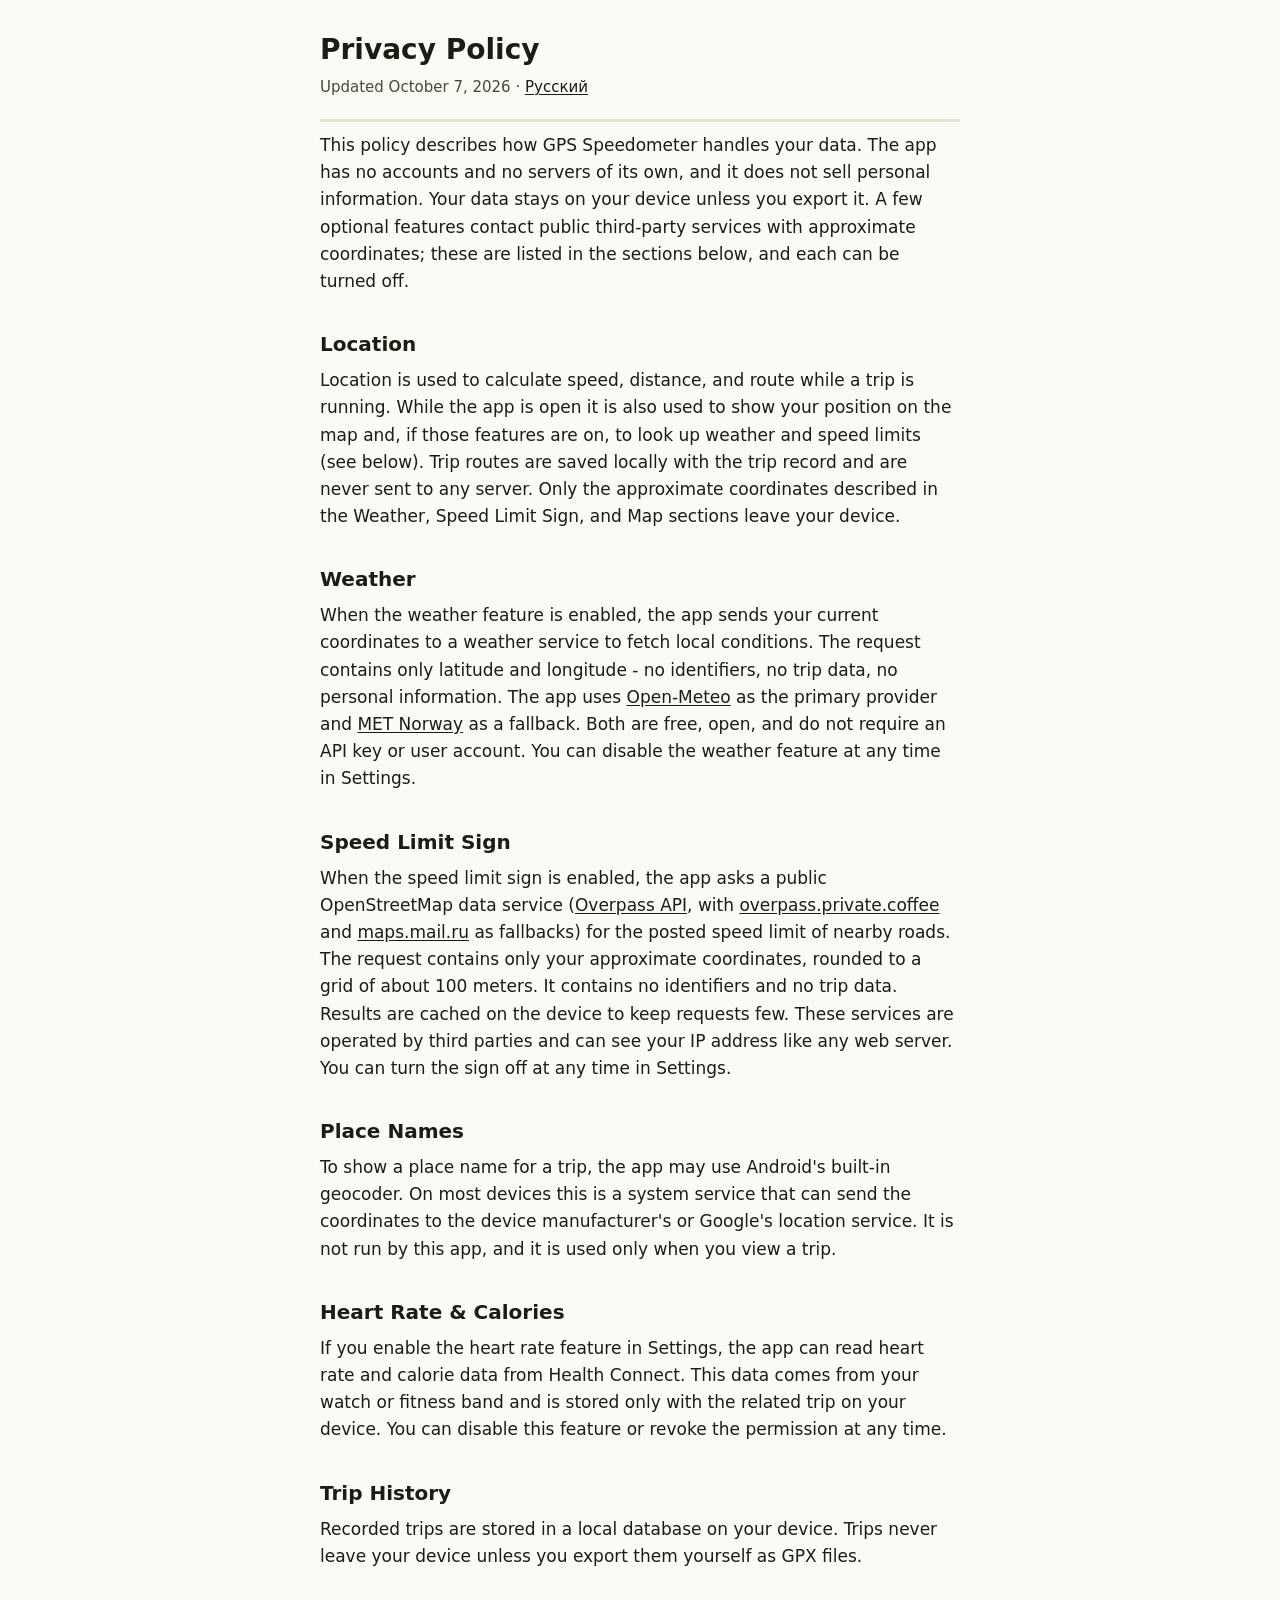
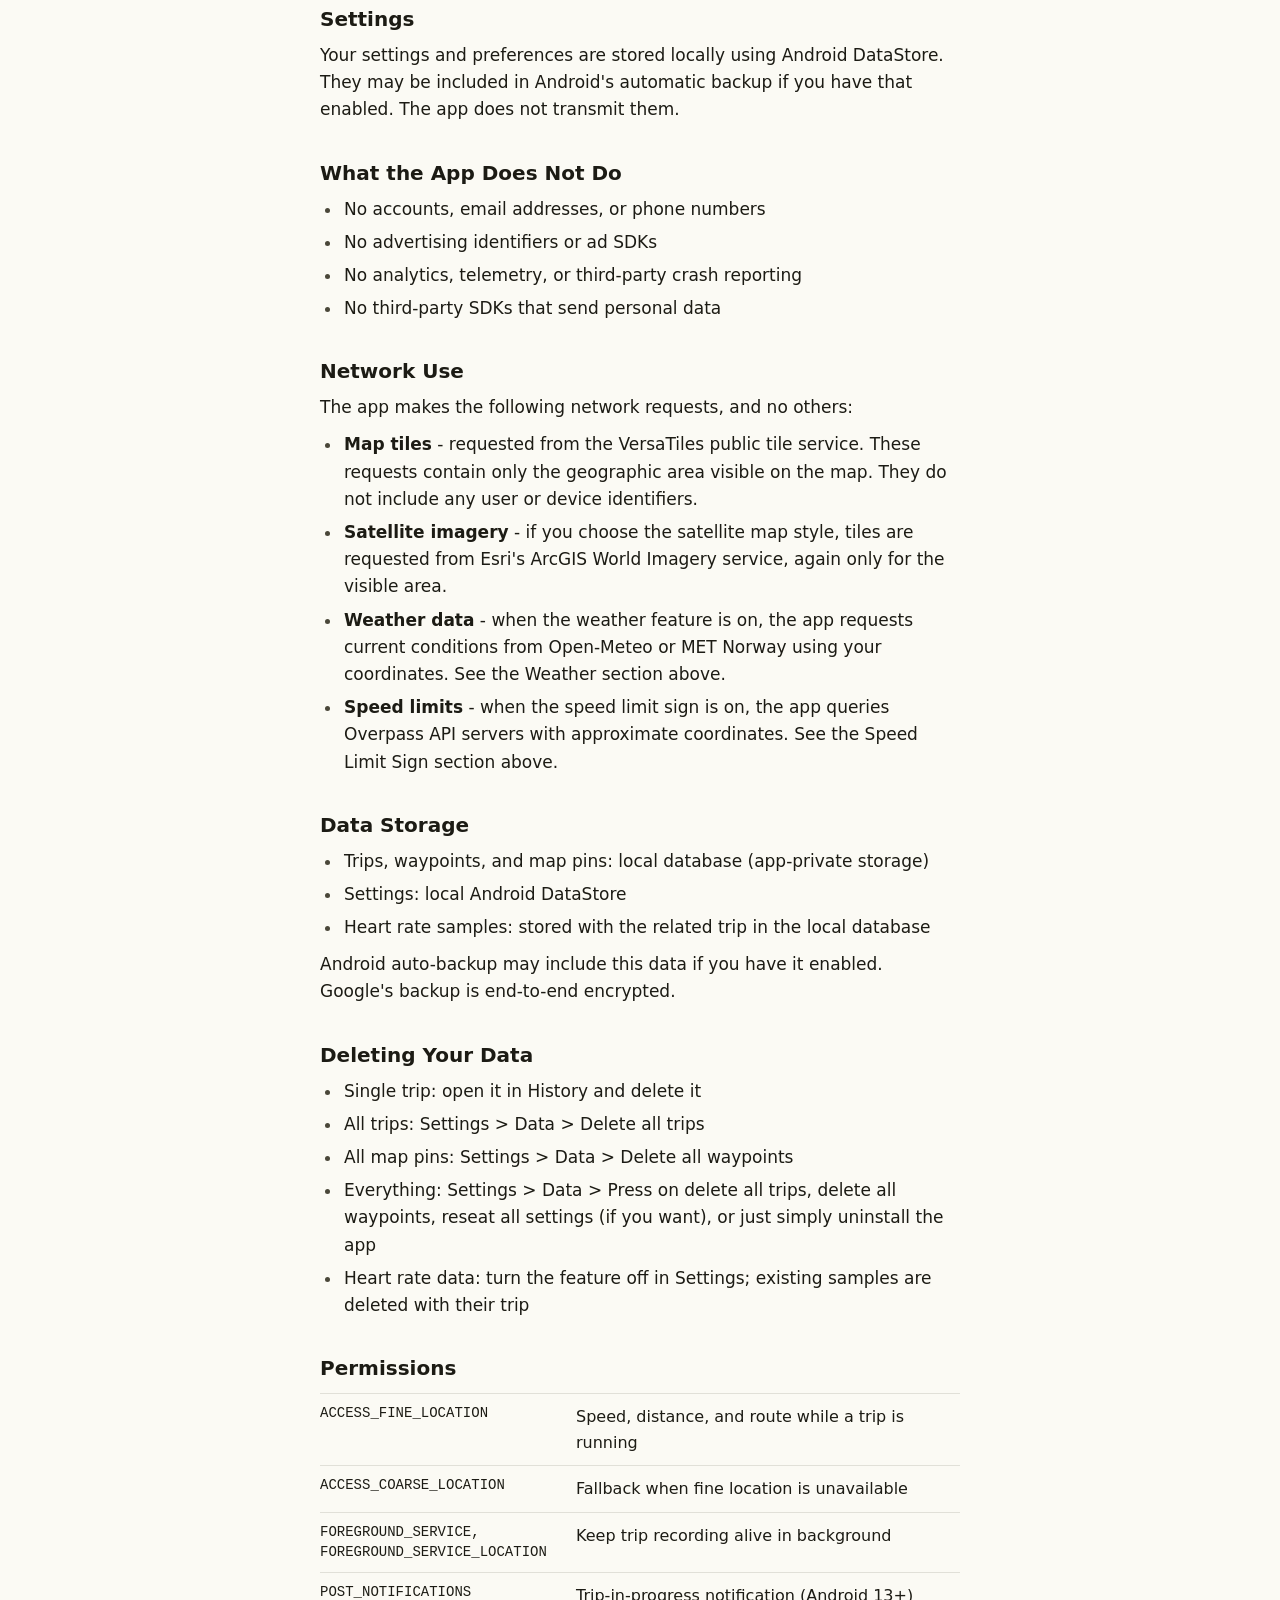
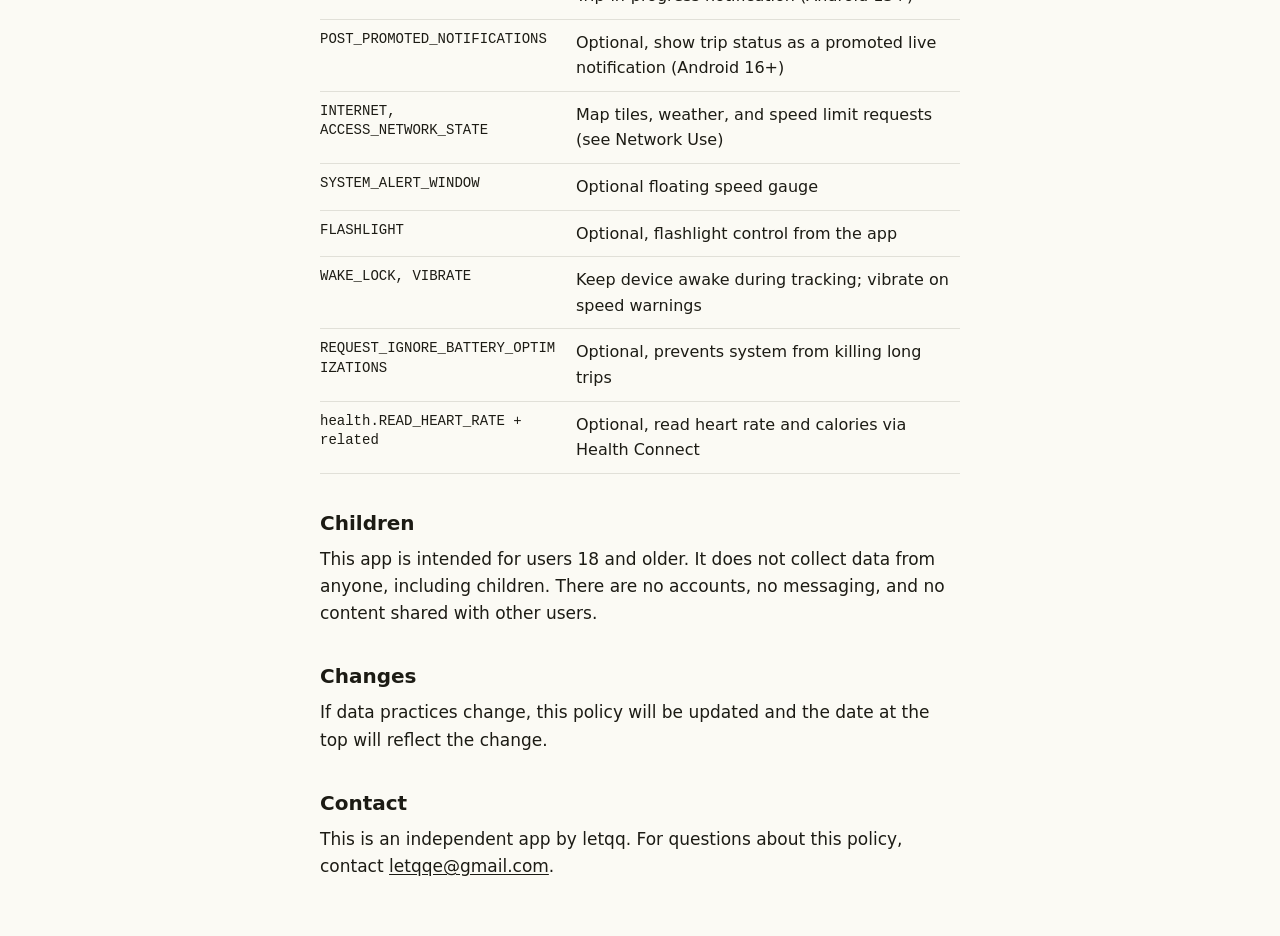
==== commit 90b2e94e: "Update index.html" ====
--- a/index.html
+++ b/index.html
@@ -4,7 +4,7 @@
 <meta charset="utf-8">
 <meta name="viewport" content="width=device-width, initial-scale=1, viewport-fit=cover">
 <meta name="color-scheme" content="light dark">
-<meta name="theme-color" content="#00796b">
+<meta name="theme-color" content="#635f48">
 <title>Privacy Policy - GPS Speedometer</title>
 <link rel="icon" type="image/png" href="favicon.png">
 <link rel="stylesheet" href="style.css">
--- a/style.css
+++ b/style.css
@@ -1,37 +1,37 @@
 :root {
   color-scheme: light dark;
-  --bg: #f4fbf9;
-  --fg: #101e1c;
-  --fgv: #3f4f4c;
-  --pr: #00796b;
+  --bg: #fbfaf4;
+  --fg: #1c1b14;
+  --fgv: #4a4739;
+  --pr: #635f48;
   --onpr: #ffffff;
-  --prc: #b2dfdb;
-  --onprc: #00201c;
-  --ol: #6f7977;
-  --olv: #bfc9c6;
-  --line: #d9e1df;
-  --ibox: #dceeeb;
-  --iglyph: #168578;
-  --fg-rgb: 16, 30, 28;
-  --onprc-rgb: 0, 32, 28;
+  --prc: #e9e5cc;
+  --onprc: #1e1c0c;
+  --ol: #7b7767;
+  --olv: #cbc7b5;
+  --line: #e1e0d8;
+  --ibox: #eceae3;
+  --iglyph: #716d58;
+  --fg-rgb: 28, 27, 20;
+  --onprc-rgb: 30, 28, 12;
 }
 
 @media (prefers-color-scheme: dark) {
   :root {
-    --bg: #0e1514;
-    --fg: #dde4e2;
-    --fgv: #bec9c6;
-    --pr: #4db6ac;
-    --onpr: #003731;
-    --prc: #00504a;
-    --onprc: #b2dfdb;
-    --ol: #899390;
-    --olv: #3f4947;
-    --line: #272e2d;
-    --ibox: #142523;
-    --iglyph: #47a89e;
-    --fg-rgb: 221, 228, 226;
-    --onprc-rgb: 178, 223, 219;
+    --bg: #14130d;
+    --fg: #e6e2d6;
+    --fgv: #cac6b5;
+    --pr: #cdc8a4;
+    --onpr: #333118;
+    --prc: #4a472f;
+    --onprc: #e9e5cc;
+    --ol: #949080;
+    --olv: #494739;
+    --line: #2e2c24;
+    --ibox: #26251c;
+    --iglyph: #bcb896;
+    --fg-rgb: 230, 226, 214;
+    --onprc-rgb: 233, 229, 204;
   }
 }
 
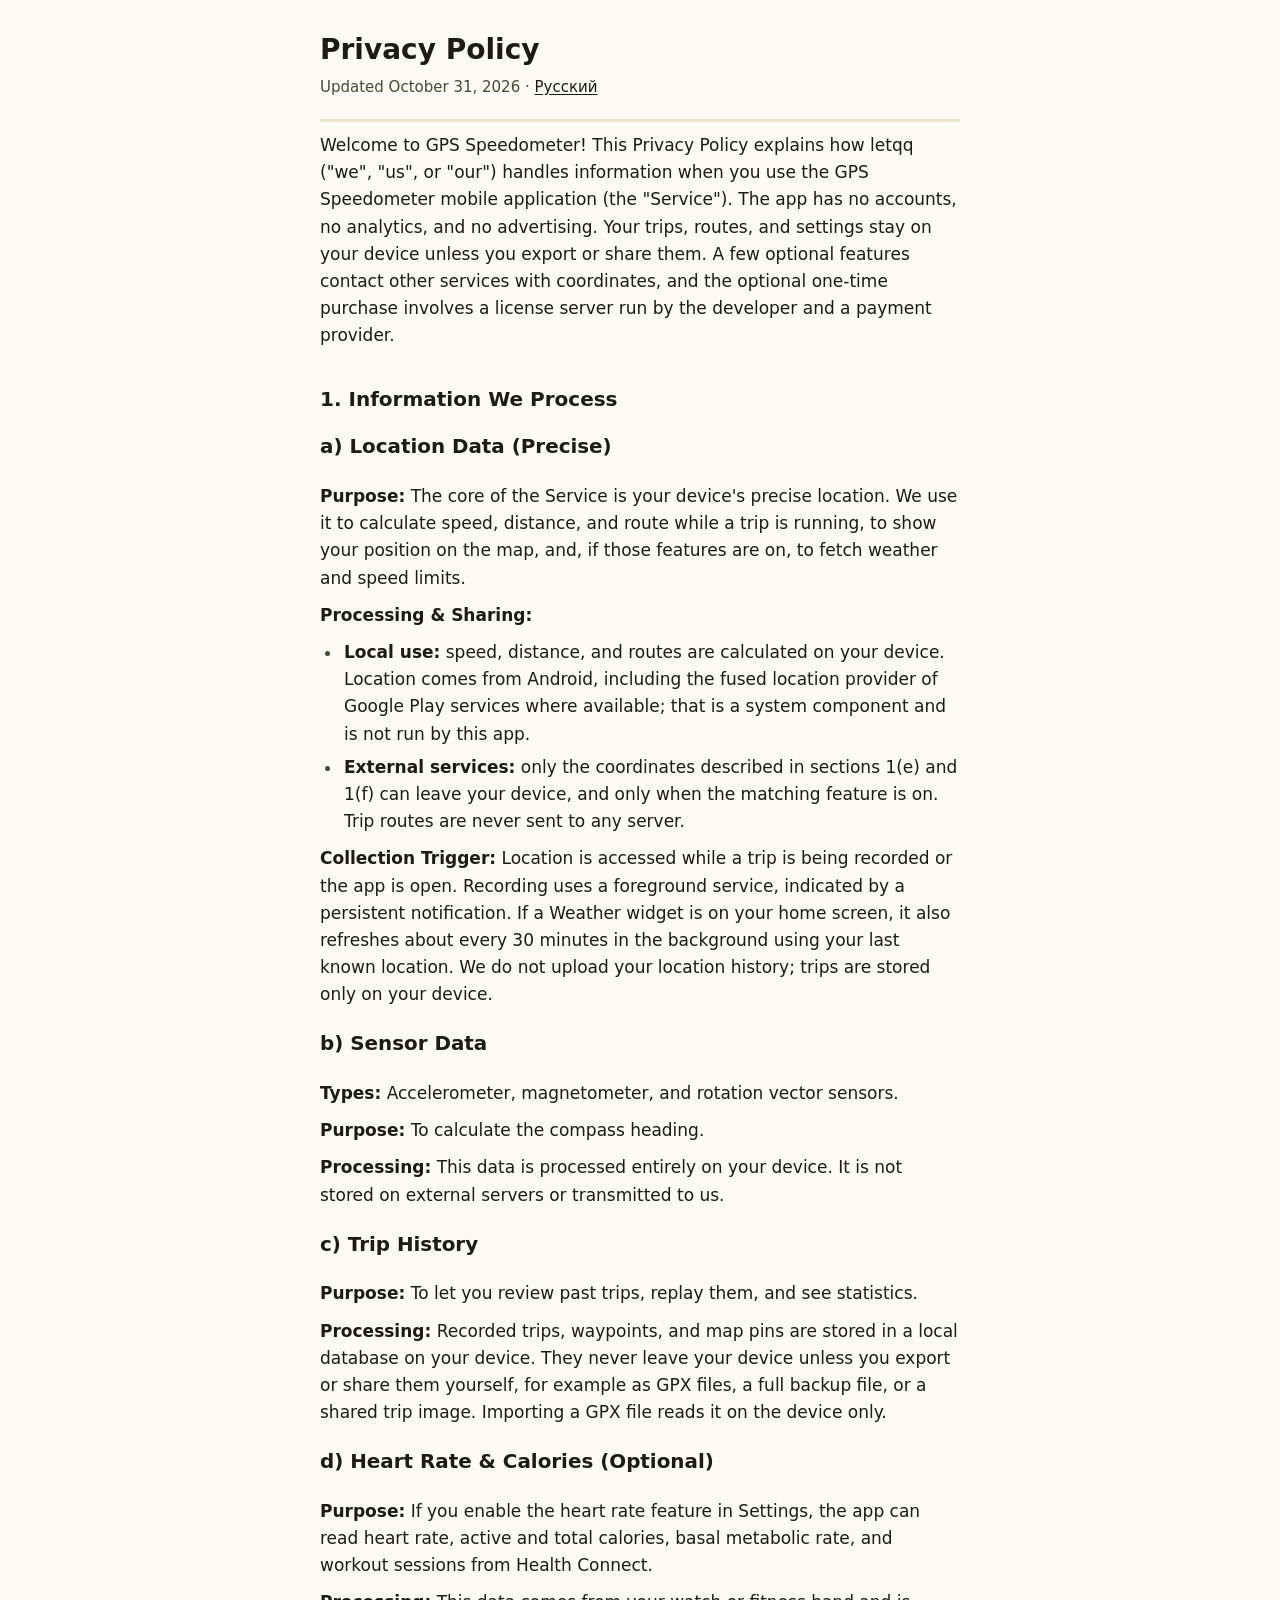
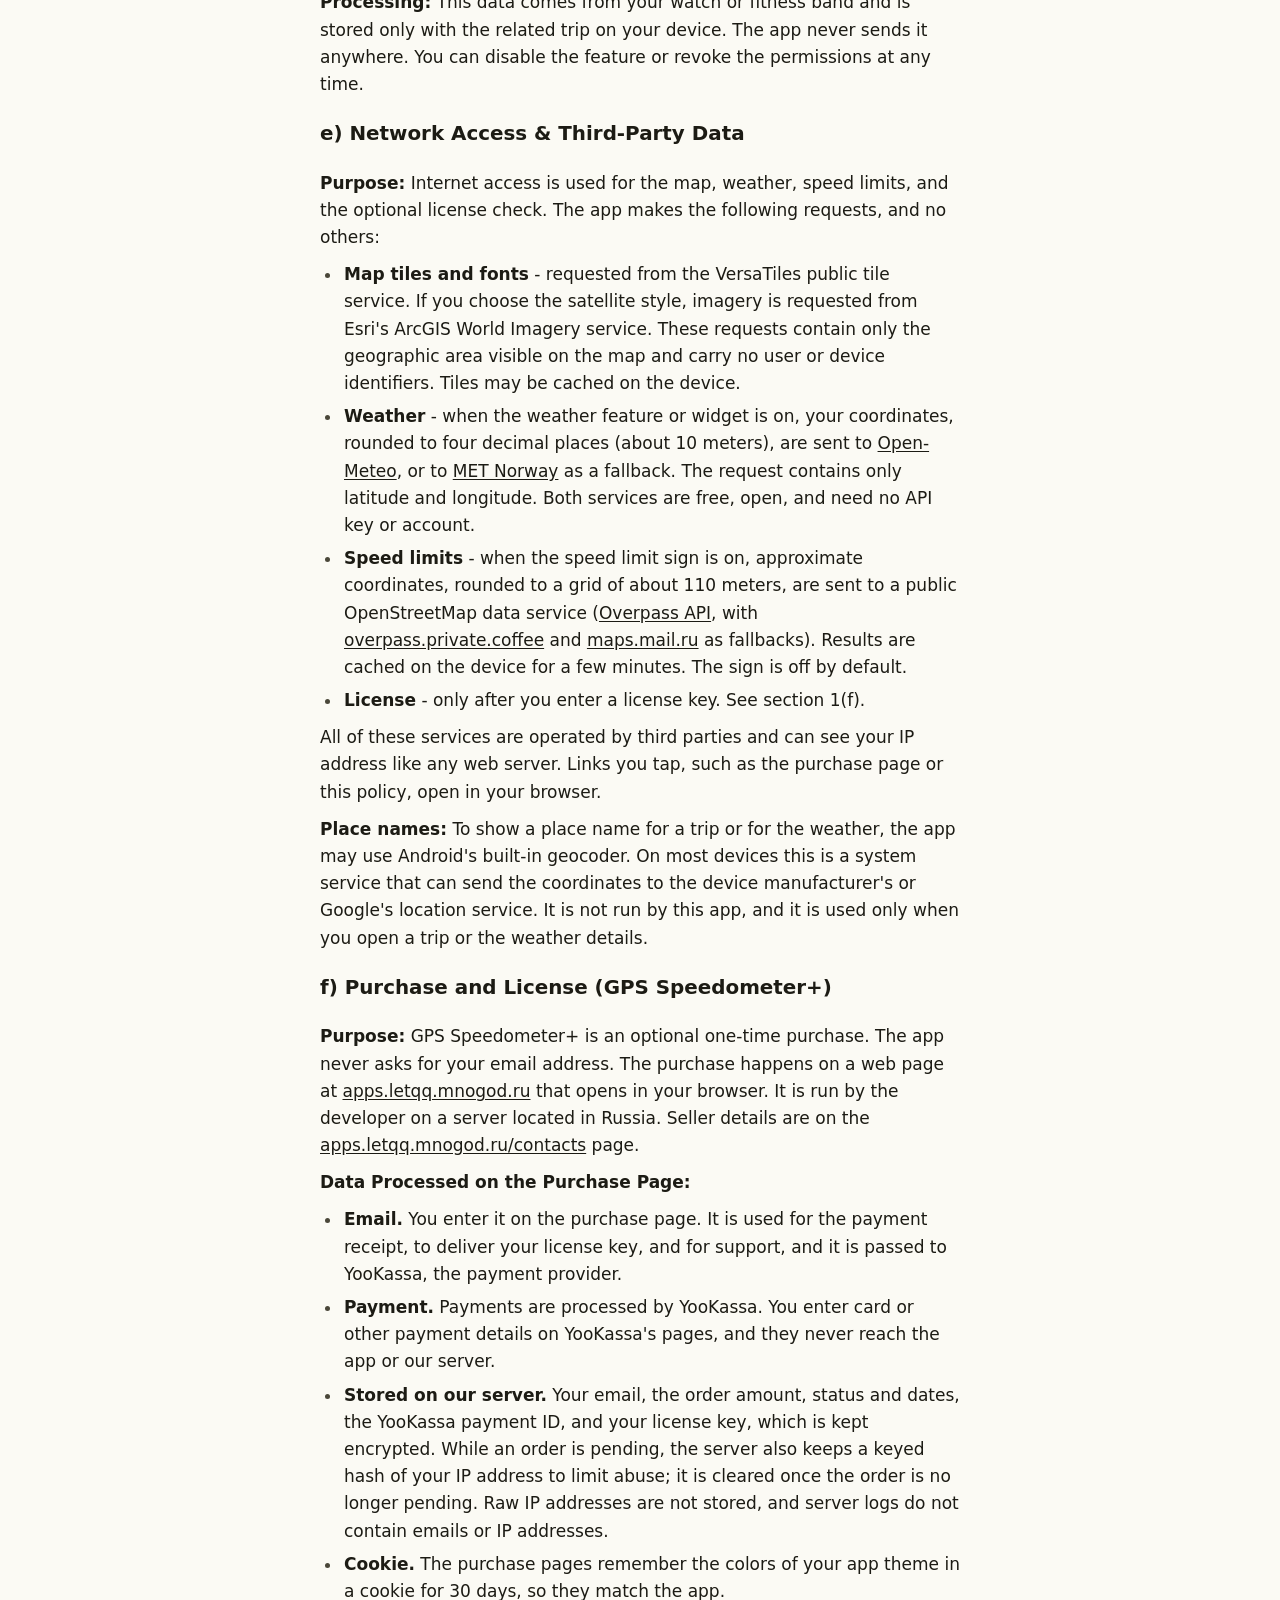
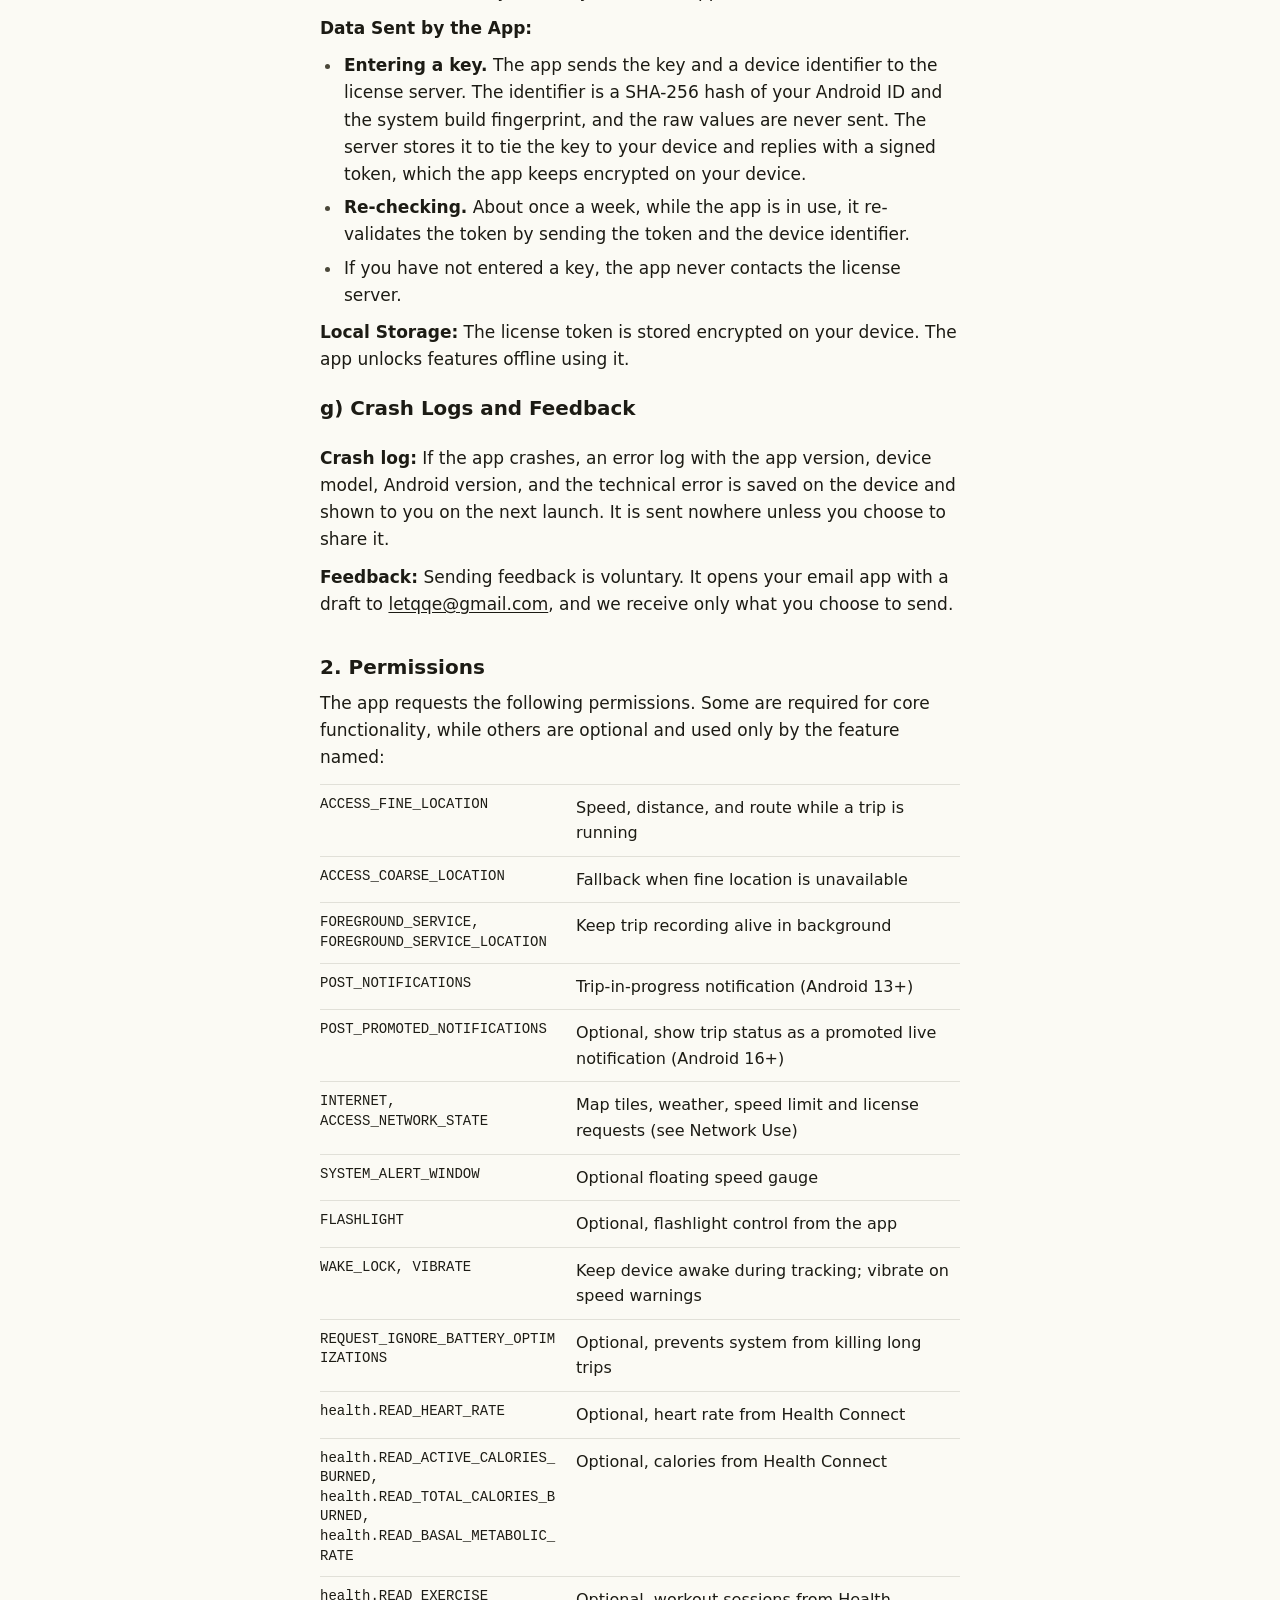
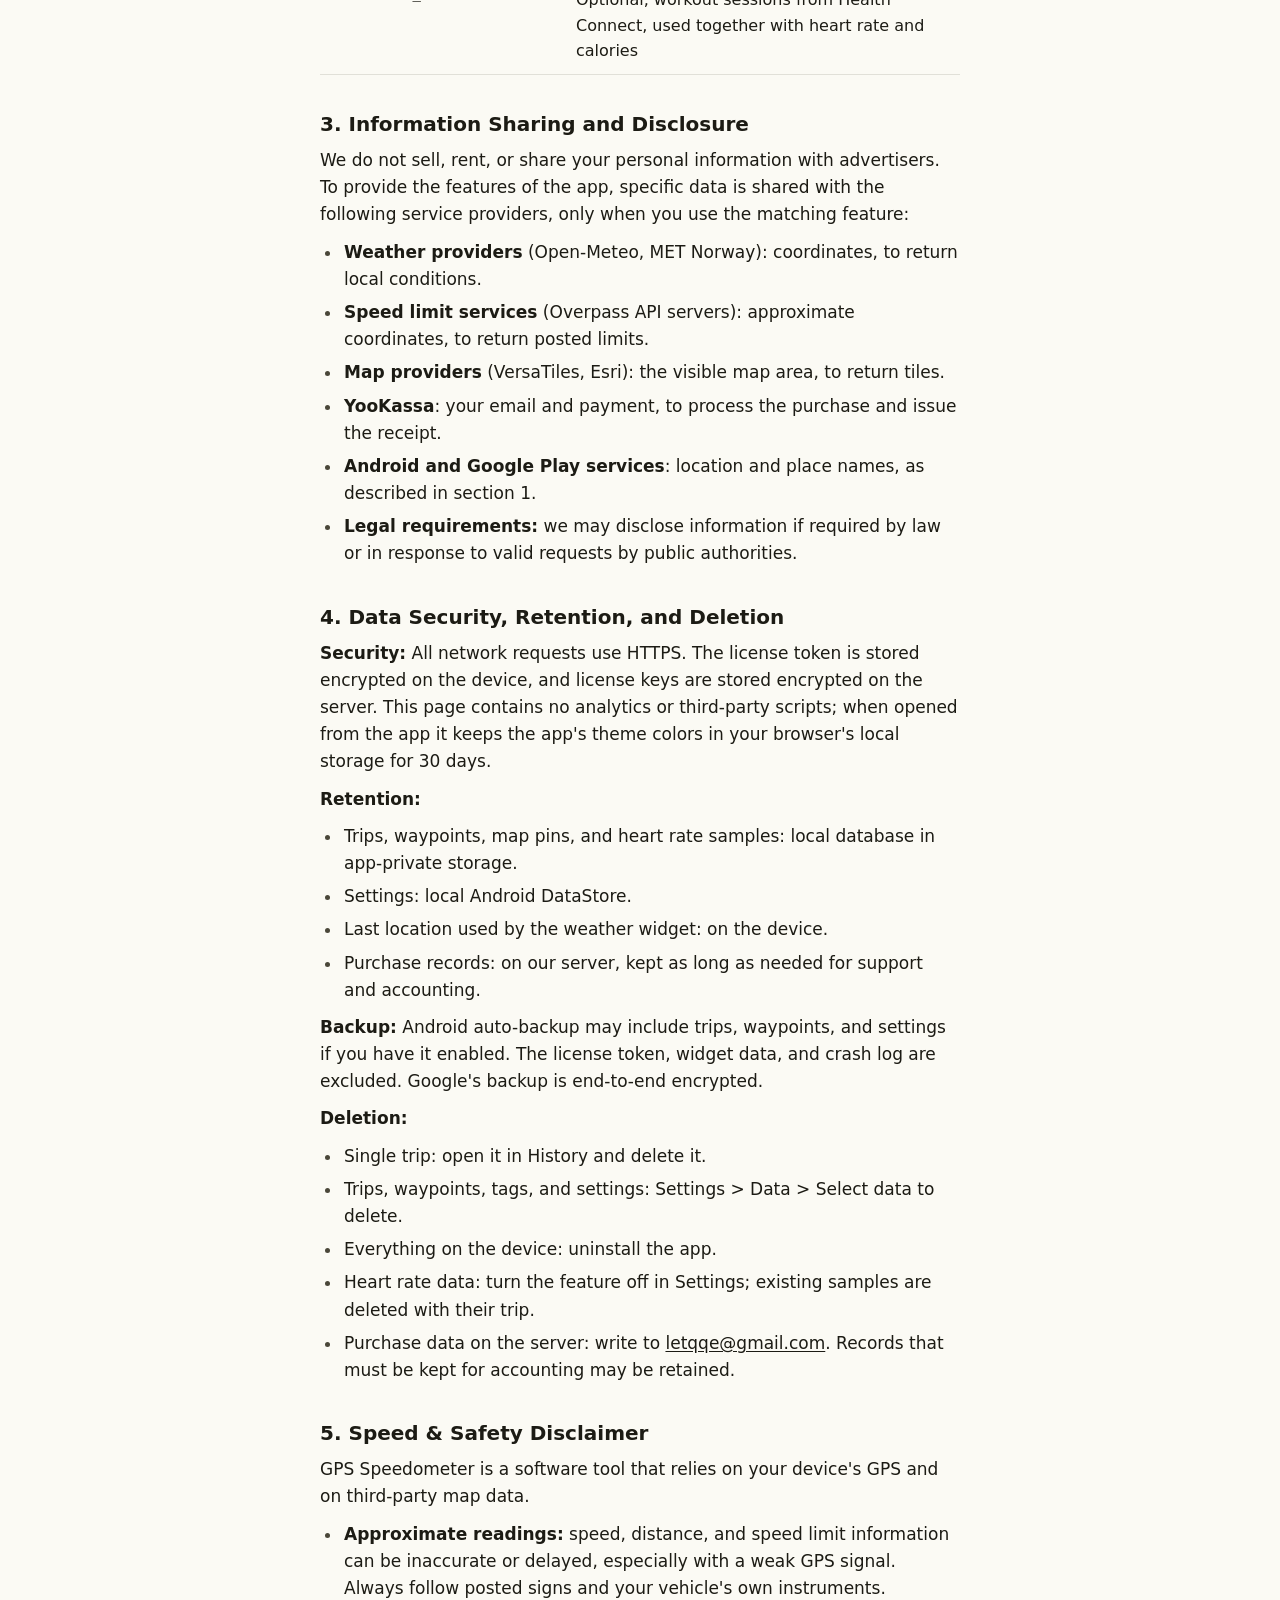
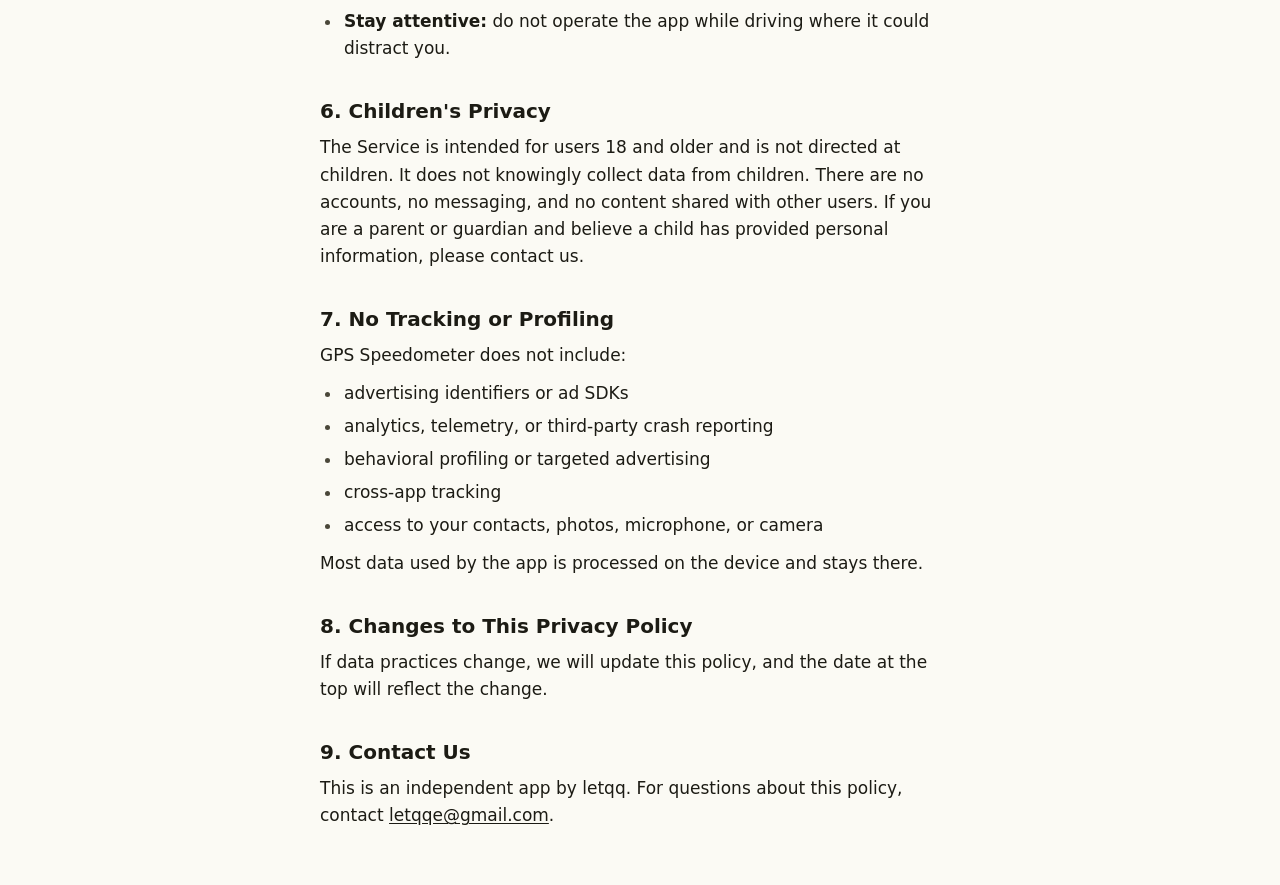
==== commit d24d4720: "Update privacy policy 31 October 2026" ====
--- a/index.html
+++ b/index.html
@@ -14,103 +14,142 @@
 <main>
 <header>
 <h1>Privacy Policy</h1>
-<p class="meta">Updated October 7, 2026 · <a href="ru/" hreflang="ru">Русский</a></p>
+<p class="meta">Updated October 31, 2026 · <a href="ru/" hreflang="ru">Русский</a></p>
 </header>
 
-<p>This policy describes how GPS Speedometer handles your data. The app has no accounts and no servers of its own, and it does not sell personal information. Your data stays on your device unless you export it. A few optional features contact public third-party services with approximate coordinates; these are listed in the sections below, and each can be turned off.</p>
+<p>Welcome to GPS Speedometer! This Privacy Policy explains how letqq ("we", "us", or "our") handles information when you use the GPS Speedometer mobile application (the "Service"). The app has no accounts, no analytics, and no advertising. Your trips, routes, and settings stay on your device unless you export or share them. A few optional features contact other services with coordinates, and the optional one-time purchase involves a license server run by the developer and a payment provider.</p>
 
 <section>
-<h2>Location</h2>
-<p>Location is used to calculate speed, distance, and route while a trip is running. While the app is open it is also used to show your position on the map and, if those features are on, to look up weather and speed limits (see below). Trip routes are saved locally with the trip record and are never sent to any server. Only the approximate coordinates described in the Weather, Speed Limit Sign, and Map sections leave your device.</p>
+<h2>1. Information We Process</h2>
+<h3>a) Location Data (Precise)</h3>
+<p><strong>Purpose:</strong> The core of the Service is your device's precise location. We use it to calculate speed, distance, and route while a trip is running, to show your position on the map, and, if those features are on, to fetch weather and speed limits.</p>
+<p><strong>Processing &amp; Sharing:</strong></p>
+<ul>
+<li><strong>Local use:</strong> speed, distance, and routes are calculated on your device. Location comes from Android, including the fused location provider of Google Play services where available; that is a system component and is not run by this app.</li>
+<li><strong>External services:</strong> only the coordinates described in sections 1(e) and 1(f) can leave your device, and only when the matching feature is on. Trip routes are never sent to any server.</li>
+</ul>
+<p><strong>Collection Trigger:</strong> Location is accessed while a trip is being recorded or the app is open. Recording uses a foreground service, indicated by a persistent notification. If a Weather widget is on your home screen, it also refreshes about every 30 minutes in the background using your last known location. We do not upload your location history; trips are stored only on your device.</p>
+<h3>b) Sensor Data</h3>
+<p><strong>Types:</strong> Accelerometer, magnetometer, and rotation vector sensors.</p>
+<p><strong>Purpose:</strong> To calculate the compass heading.</p>
+<p><strong>Processing:</strong> This data is processed entirely on your device. It is not stored on external servers or transmitted to us.</p>
+<h3>c) Trip History</h3>
+<p><strong>Purpose:</strong> To let you review past trips, replay them, and see statistics.</p>
+<p><strong>Processing:</strong> Recorded trips, waypoints, and map pins are stored in a local database on your device. They never leave your device unless you export or share them yourself, for example as GPX files, a full backup file, or a shared trip image. Importing a GPX file reads it on the device only.</p>
+<h3>d) Heart Rate &amp; Calories (Optional)</h3>
+<p><strong>Purpose:</strong> If you enable the heart rate feature in Settings, the app can read heart rate, active and total calories, basal metabolic rate, and workout sessions from Health Connect.</p>
+<p><strong>Processing:</strong> This data comes from your watch or fitness band and is stored only with the related trip on your device. The app never sends it anywhere. You can disable the feature or revoke the permissions at any time.</p>
+<h3>e) Network Access &amp; Third-Party Data</h3>
+<p><strong>Purpose:</strong> Internet access is used for the map, weather, speed limits, and the optional license check. The app makes the following requests, and no others:</p>
+<ul>
+<li><strong>Map tiles and fonts</strong> - requested from the VersaTiles public tile service. If you choose the satellite style, imagery is requested from Esri's ArcGIS World Imagery service. These requests contain only the geographic area visible on the map and carry no user or device identifiers. Tiles may be cached on the device.</li>
+<li><strong>Weather</strong> - when the weather feature or widget is on, your coordinates, rounded to four decimal places (about 10 meters), are sent to <a href="https://open-meteo.com">Open-Meteo</a>, or to <a href="https://api.met.no">MET Norway</a> as a fallback. The request contains only latitude and longitude. Both services are free, open, and need no API key or account.</li>
+<li><strong>Speed limits</strong> - when the speed limit sign is on, approximate coordinates, rounded to a grid of about 110 meters, are sent to a public OpenStreetMap data service (<a href="https://overpass-api.de">Overpass API</a>, with <a href="https://overpass.private.coffee">overpass.private.coffee</a> and <a href="https://maps.mail.ru/osm/tools/overpass/">maps.mail.ru</a> as fallbacks). Results are cached on the device for a few minutes. The sign is off by default.</li>
+<li><strong>License</strong> - only after you enter a license key. See section 1(f).</li>
+</ul>
+<p>All of these services are operated by third parties and can see your IP address like any web server. Links you tap, such as the purchase page or this policy, open in your browser.</p>
+<p><strong>Place names:</strong> To show a place name for a trip or for the weather, the app may use Android's built-in geocoder. On most devices this is a system service that can send the coordinates to the device manufacturer's or Google's location service. It is not run by this app, and it is used only when you open a trip or the weather details.</p>
+<h3>f) Purchase and License (GPS Speedometer+)</h3>
+<p><strong>Purpose:</strong> GPS Speedometer+ is an optional one-time purchase. The app never asks for your email address. The purchase happens on a web page at <a href="https://apps.letqq.mnogod.ru/">apps.letqq.mnogod.ru</a> that opens in your browser. It is run by the developer on a server located in Russia. Seller details are on the <a href="https://apps.letqq.mnogod.ru/contacts">apps.letqq.mnogod.ru/contacts</a> page.</p>
+<p><strong>Data Processed on the Purchase Page:</strong></p>
+<ul>
+<li><strong>Email.</strong> You enter it on the purchase page. It is used for the payment receipt, to deliver your license key, and for support, and it is passed to YooKassa, the payment provider.</li>
+<li><strong>Payment.</strong> Payments are processed by YooKassa. You enter card or other payment details on YooKassa's pages, and they never reach the app or our server.</li>
+<li><strong>Stored on our server.</strong> Your email, the order amount, status and dates, the YooKassa payment ID, and your license key, which is kept encrypted. While an order is pending, the server also keeps a keyed hash of your IP address to limit abuse; it is cleared once the order is no longer pending. Raw IP addresses are not stored, and server logs do not contain emails or IP addresses.</li>
+<li><strong>Cookie.</strong> The purchase pages remember the colors of your app theme in a cookie for 30 days, so they match the app.</li>
+</ul>
+<p><strong>Data Sent by the App:</strong></p>
+<ul>
+<li><strong>Entering a key.</strong> The app sends the key and a device identifier to the license server. The identifier is a SHA-256 hash of your Android ID and the system build fingerprint, and the raw values are never sent. The server stores it to tie the key to your device and replies with a signed token, which the app keeps encrypted on your device.</li>
+<li><strong>Re-checking.</strong> About once a week, while the app is in use, it re-validates the token by sending the token and the device identifier.</li>
+<li>If you have not entered a key, the app never contacts the license server.</li>
+</ul>
+<p><strong>Local Storage:</strong> The license token is stored encrypted on your device. The app unlocks features offline using it.</p>
+<h3>g) Crash Logs and Feedback</h3>
+<p><strong>Crash log:</strong> If the app crashes, an error log with the app version, device model, Android version, and the technical error is saved on the device and shown to you on the next launch. It is sent nowhere unless you choose to share it.</p>
+<p><strong>Feedback:</strong> Sending feedback is voluntary. It opens your email app with a draft to <a href="mailto:letqqe@gmail.com">letqqe@gmail.com</a>, and we receive only what you choose to send.</p>
 </section>
 <section>
-<h2>Weather</h2>
-<p>When the weather feature is enabled, the app sends your current coordinates to a weather service to fetch local conditions. The request contains only latitude and longitude - no identifiers, no trip data, no personal information. The app uses <a href="https://open-meteo.com">Open-Meteo</a> as the primary provider and <a href="https://api.met.no">MET Norway</a> as a fallback. Both are free, open, and do not require an API key or user account. You can disable the weather feature at any time in Settings.</p>
-</section>
-<section>
-<h2>Speed Limit Sign</h2>
-<p>When the speed limit sign is enabled, the app asks a public OpenStreetMap data service (<a href="https://overpass-api.de">Overpass API</a>, with <a href="https://overpass.private.coffee">overpass.private.coffee</a> and <a href="https://maps.mail.ru/osm/tools/overpass/">maps.mail.ru</a> as fallbacks) for the posted speed limit of nearby roads. The request contains only your approximate coordinates, rounded to a grid of about 100 meters. It contains no identifiers and no trip data. Results are cached on the device to keep requests few. These services are operated by third parties and can see your IP address like any web server. You can turn the sign off at any time in Settings.</p>
-</section>
-<section>
-<h2>Place Names</h2>
-<p>To show a place name for a trip, the app may use Android's built-in geocoder. On most devices this is a system service that can send the coordinates to the device manufacturer's or Google's location service. It is not run by this app, and it is used only when you view a trip.</p>
-</section>
-<section>
-<h2>Heart Rate &amp; Calories</h2>
-<p>If you enable the heart rate feature in Settings, the app can read heart rate and calorie data from Health Connect. This data comes from your watch or fitness band and is stored only with the related trip on your device. You can disable this feature or revoke the permission at any time.</p>
-</section>
-<section>
-<h2>Trip History</h2>
-<p>Recorded trips are stored in a local database on your device. Trips never leave your device unless you export them yourself as GPX files.</p>
-</section>
-<section>
-<h2>Settings</h2>
-<p>Your settings and preferences are stored locally using Android DataStore. They may be included in Android's automatic backup if you have that enabled. The app does not transmit them.</p>
-</section>
-<section>
-<h2>What the App Does Not Do</h2>
-<ul>
-<li>No accounts, email addresses, or phone numbers</li>
-<li>No advertising identifiers or ad SDKs</li>
-<li>No analytics, telemetry, or third-party crash reporting</li>
-<li>No third-party SDKs that send personal data</li>
-</ul>
-</section>
-<section>
-<h2>Network Use</h2>
-<p>The app makes the following network requests, and no others:</p>
-<ul>
-<li><strong>Map tiles</strong> - requested from the VersaTiles public tile service. These requests contain only the geographic area visible on the map. They do not include any user or device identifiers.</li>
-<li><strong>Satellite imagery</strong> - if you choose the satellite map style, tiles are requested from Esri's ArcGIS World Imagery service, again only for the visible area.</li>
-<li><strong>Weather data</strong> - when the weather feature is on, the app requests current conditions from Open-Meteo or MET Norway using your coordinates. See the Weather section above.</li>
-<li><strong>Speed limits</strong> - when the speed limit sign is on, the app queries Overpass API servers with approximate coordinates. See the Speed Limit Sign section above.</li>
-</ul>
-</section>
-<section>
-<h2>Data Storage</h2>
-<ul>
-<li>Trips, waypoints, and map pins: local database (app-private storage)</li>
-<li>Settings: local Android DataStore</li>
-<li>Heart rate samples: stored with the related trip in the local database</li>
-</ul>
-<p>Android auto-backup may include this data if you have it enabled. Google's backup is end-to-end encrypted.</p>
-</section>
-<section>
-<h2>Deleting Your Data</h2>
-<ul>
-<li>Single trip: open it in History and delete it</li>
-<li>All trips: Settings &gt; Data &gt; Delete all trips</li>
-<li>All map pins: Settings &gt; Data &gt; Delete all waypoints</li>
-<li>Everything: Settings &gt; Data &gt; Press on delete all trips, delete all waypoints, reseat all settings (if you want), or just simply uninstall the app</li>
-<li>Heart rate data: turn the feature off in Settings; existing samples are deleted with their trip</li>
-</ul>
-</section>
-<section>
-<h2>Permissions</h2>
+<h2>2. Permissions</h2>
+<p>The app requests the following permissions. Some are required for core functionality, while others are optional and used only by the feature named:</p>
 <dl>
 <div class="perm"><dt>ACCESS_FINE_LOCATION</dt><dd>Speed, distance, and route while a trip is running</dd></div>
 <div class="perm"><dt>ACCESS_COARSE_LOCATION</dt><dd>Fallback when fine location is unavailable</dd></div>
 <div class="perm"><dt>FOREGROUND_SERVICE, FOREGROUND_SERVICE_LOCATION</dt><dd>Keep trip recording alive in background</dd></div>
 <div class="perm"><dt>POST_NOTIFICATIONS</dt><dd>Trip-in-progress notification (Android 13+)</dd></div>
 <div class="perm"><dt>POST_PROMOTED_NOTIFICATIONS</dt><dd>Optional, show trip status as a promoted live notification (Android 16+)</dd></div>
-<div class="perm"><dt>INTERNET, ACCESS_NETWORK_STATE</dt><dd>Map tiles, weather, and speed limit requests (see Network Use)</dd></div>
+<div class="perm"><dt>INTERNET, ACCESS_NETWORK_STATE</dt><dd>Map tiles, weather, speed limit and license requests (see Network Use)</dd></div>
 <div class="perm"><dt>SYSTEM_ALERT_WINDOW</dt><dd>Optional floating speed gauge</dd></div>
 <div class="perm"><dt>FLASHLIGHT</dt><dd>Optional, flashlight control from the app</dd></div>
 <div class="perm"><dt>WAKE_LOCK, VIBRATE</dt><dd>Keep device awake during tracking; vibrate on speed warnings</dd></div>
 <div class="perm"><dt>REQUEST_IGNORE_BATTERY_OPTIMIZATIONS</dt><dd>Optional, prevents system from killing long trips</dd></div>
-<div class="perm"><dt>health.READ_HEART_RATE + related</dt><dd>Optional, read heart rate and calories via Health Connect</dd></div>
+<div class="perm"><dt>health.READ_HEART_RATE</dt><dd>Optional, heart rate from Health Connect</dd></div>
+<div class="perm"><dt>health.READ_ACTIVE_CALORIES_BURNED, health.READ_TOTAL_CALORIES_BURNED, health.READ_BASAL_METABOLIC_RATE</dt><dd>Optional, calories from Health Connect</dd></div>
+<div class="perm"><dt>health.READ_EXERCISE</dt><dd>Optional, workout sessions from Health Connect, used together with heart rate and calories</dd></div>
 </dl>
 </section>
 <section>
-<h2>Children</h2>
-<p>This app is intended for users 18 and older. It does not collect data from anyone, including children. There are no accounts, no messaging, and no content shared with other users.</p>
+<h2>3. Information Sharing and Disclosure</h2>
+<p>We do not sell, rent, or share your personal information with advertisers. To provide the features of the app, specific data is shared with the following service providers, only when you use the matching feature:</p>
+<ul>
+<li><strong>Weather providers</strong> (Open-Meteo, MET Norway): coordinates, to return local conditions.</li>
+<li><strong>Speed limit services</strong> (Overpass API servers): approximate coordinates, to return posted limits.</li>
+<li><strong>Map providers</strong> (VersaTiles, Esri): the visible map area, to return tiles.</li>
+<li><strong>YooKassa</strong>: your email and payment, to process the purchase and issue the receipt.</li>
+<li><strong>Android and Google Play services</strong>: location and place names, as described in section 1.</li>
+<li><strong>Legal requirements:</strong> we may disclose information if required by law or in response to valid requests by public authorities.</li>
+</ul>
 </section>
 <section>
-<h2>Changes</h2>
-<p>If data practices change, this policy will be updated and the date at the top will reflect the change.</p>
+<h2>4. Data Security, Retention, and Deletion</h2>
+<p><strong>Security:</strong> All network requests use HTTPS. The license token is stored encrypted on the device, and license keys are stored encrypted on the server. This page contains no analytics or third-party scripts; when opened from the app it keeps the app's theme colors in your browser's local storage for 30 days.</p>
+<p><strong>Retention:</strong></p>
+<ul>
+<li>Trips, waypoints, map pins, and heart rate samples: local database in app-private storage.</li>
+<li>Settings: local Android DataStore.</li>
+<li>Last location used by the weather widget: on the device.</li>
+<li>Purchase records: on our server, kept as long as needed for support and accounting.</li>
+</ul>
+<p><strong>Backup:</strong> Android auto-backup may include trips, waypoints, and settings if you have it enabled. The license token, widget data, and crash log are excluded. Google's backup is end-to-end encrypted.</p>
+<p><strong>Deletion:</strong></p>
+<ul>
+<li>Single trip: open it in History and delete it.</li>
+<li>Trips, waypoints, tags, and settings: Settings &gt; Data &gt; Select data to delete.</li>
+<li>Everything on the device: uninstall the app.</li>
+<li>Heart rate data: turn the feature off in Settings; existing samples are deleted with their trip.</li>
+<li>Purchase data on the server: write to <a href="mailto:letqqe@gmail.com">letqqe@gmail.com</a>. Records that must be kept for accounting may be retained.</li>
+</ul>
 </section>
 <section>
-<h2>Contact</h2>
+<h2>5. Speed &amp; Safety Disclaimer</h2>
+<p>GPS Speedometer is a software tool that relies on your device's GPS and on third-party map data.</p>
+<ul>
+<li><strong>Approximate readings:</strong> speed, distance, and speed limit information can be inaccurate or delayed, especially with a weak GPS signal. Always follow posted signs and your vehicle's own instruments.</li>
+<li><strong>Stay attentive:</strong> do not operate the app while driving where it could distract you.</li>
+</ul>
+</section>
+<section>
+<h2>6. Children's Privacy</h2>
+<p>The Service is intended for users 18 and older and is not directed at children. It does not knowingly collect data from children. There are no accounts, no messaging, and no content shared with other users. If you are a parent or guardian and believe a child has provided personal information, please contact us.</p>
+</section>
+<section>
+<h2>7. No Tracking or Profiling</h2>
+<p>GPS Speedometer does not include:</p>
+<ul>
+<li>advertising identifiers or ad SDKs</li>
+<li>analytics, telemetry, or third-party crash reporting</li>
+<li>behavioral profiling or targeted advertising</li>
+<li>cross-app tracking</li>
+<li>access to your contacts, photos, microphone, or camera</li>
+</ul>
+<p>Most data used by the app is processed on the device and stays there.</p>
+</section>
+<section>
+<h2>8. Changes to This Privacy Policy</h2>
+<p>If data practices change, we will update this policy, and the date at the top will reflect the change.</p>
+</section>
+<section>
+<h2>9. Contact Us</h2>
 <p>This is an independent app by letqq. For questions about this policy, contact <a href="mailto:letqqe@gmail.com">letqqe@gmail.com</a>.</p>
 </section>
 </main>
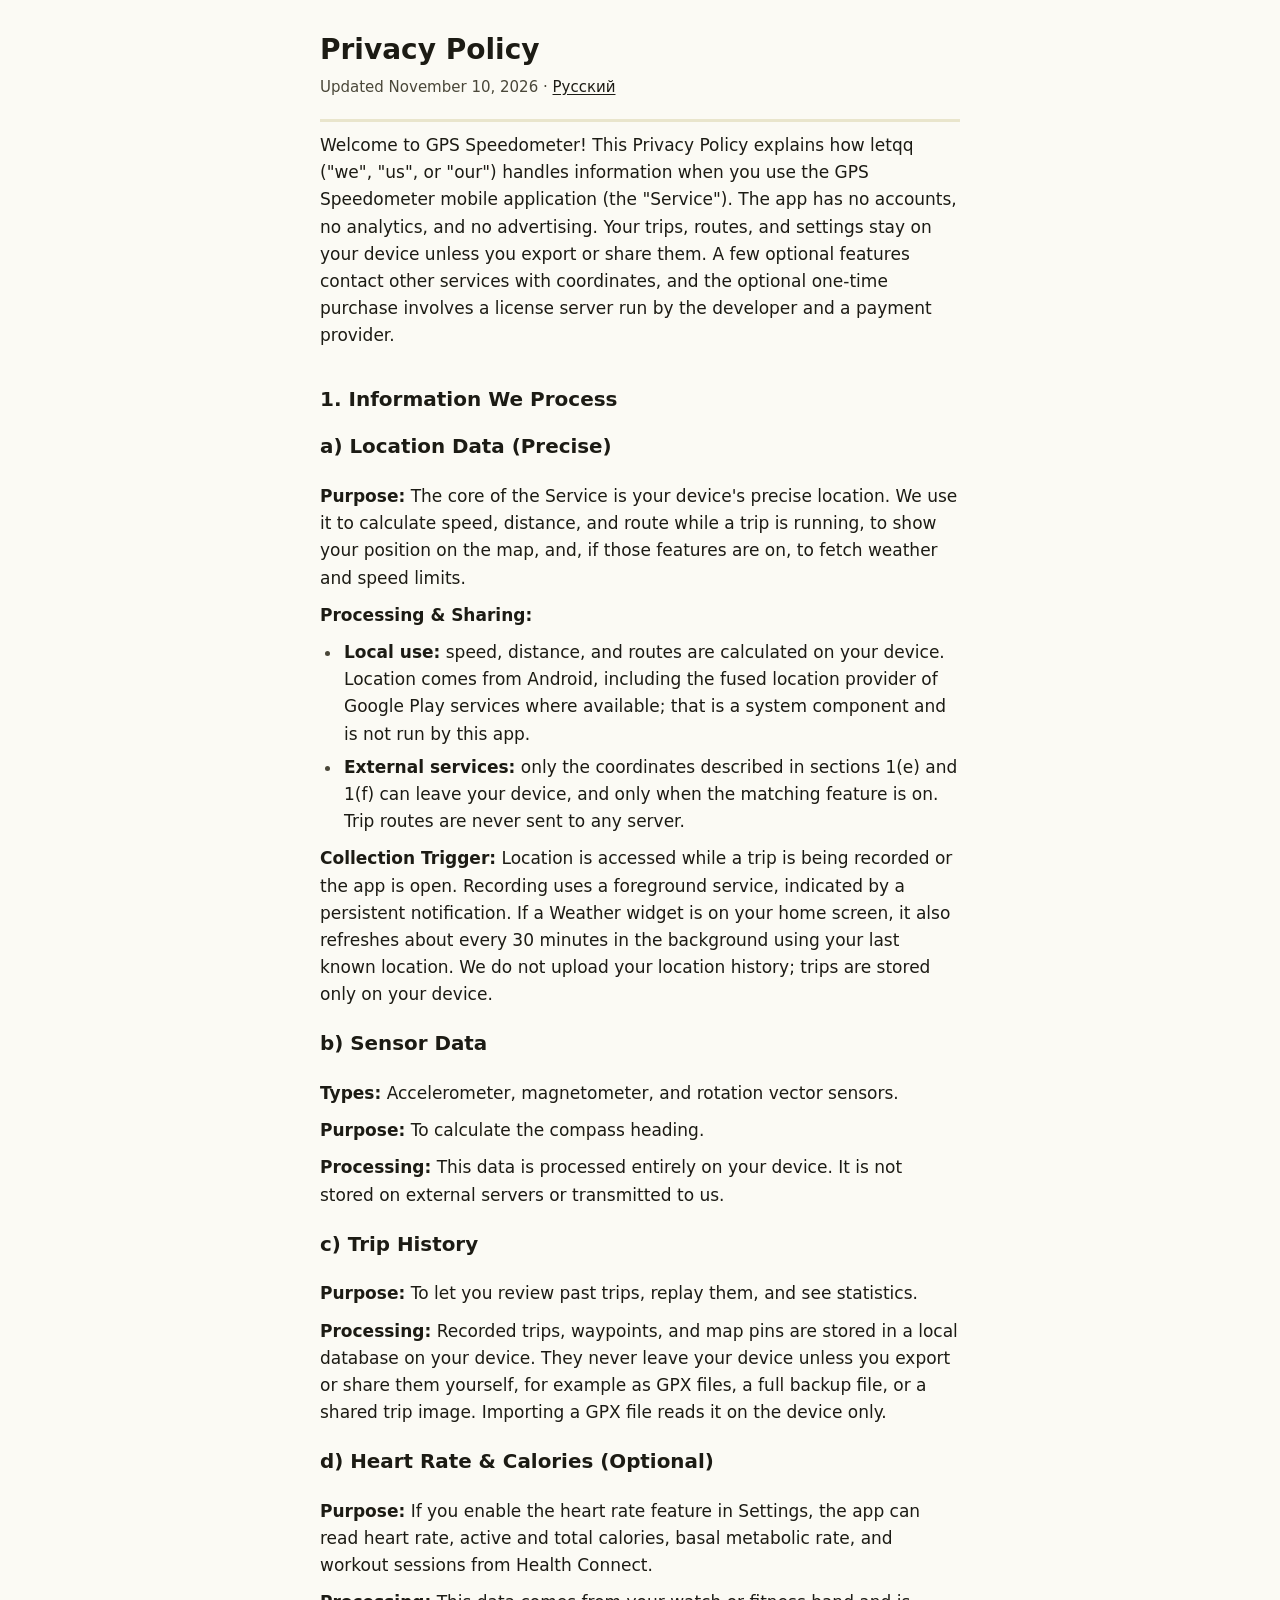
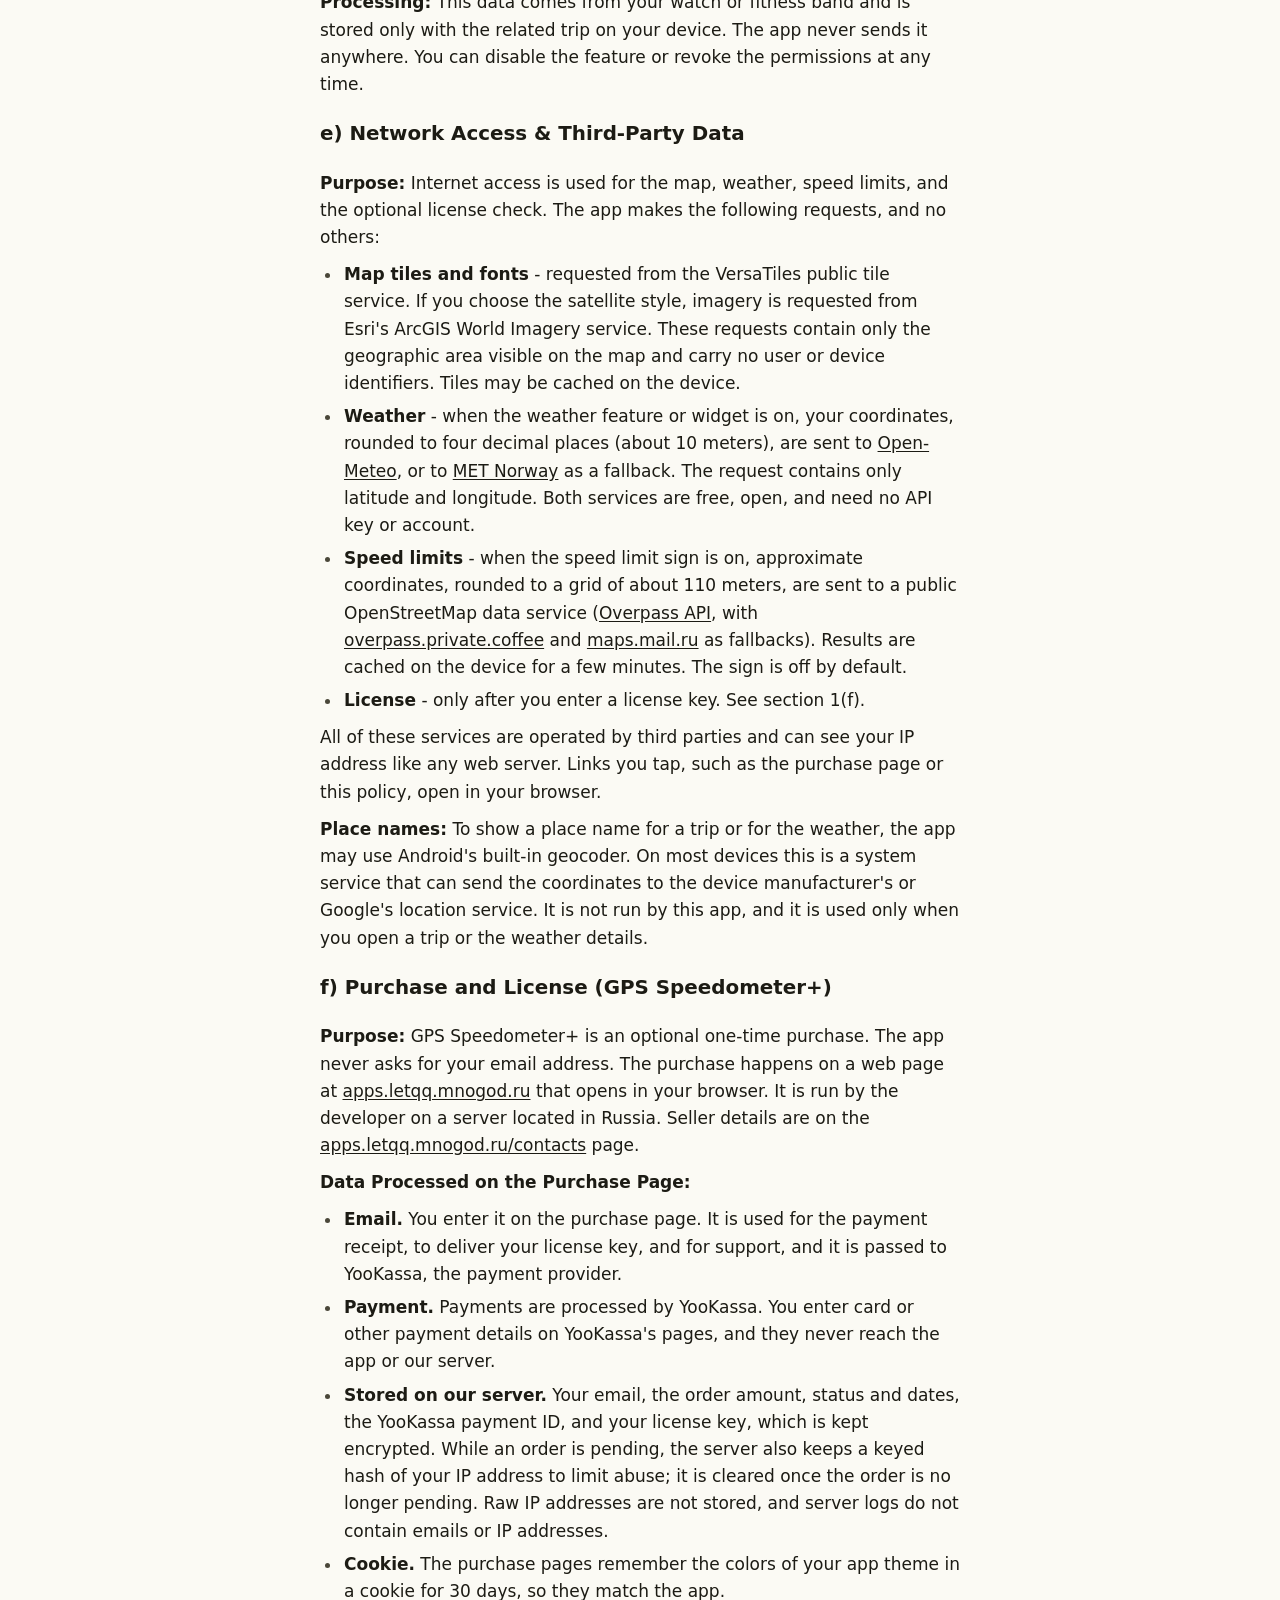
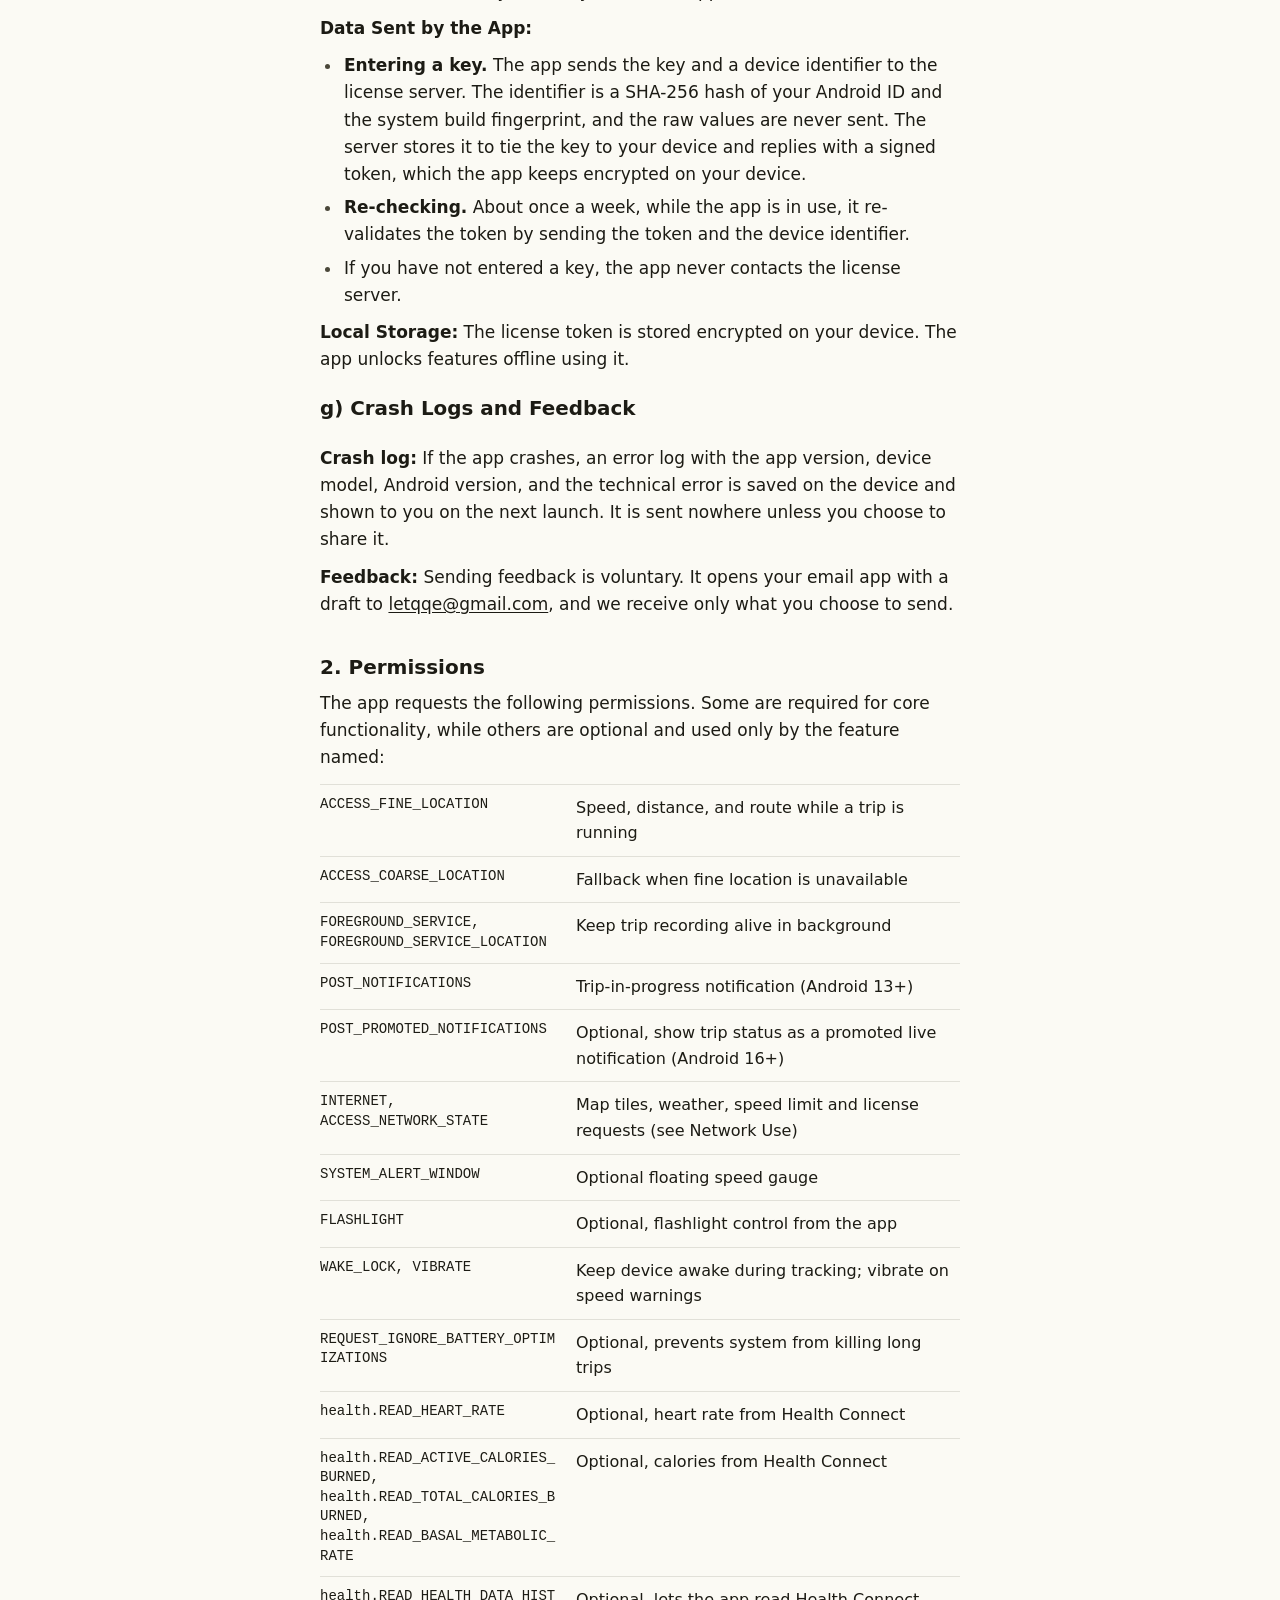
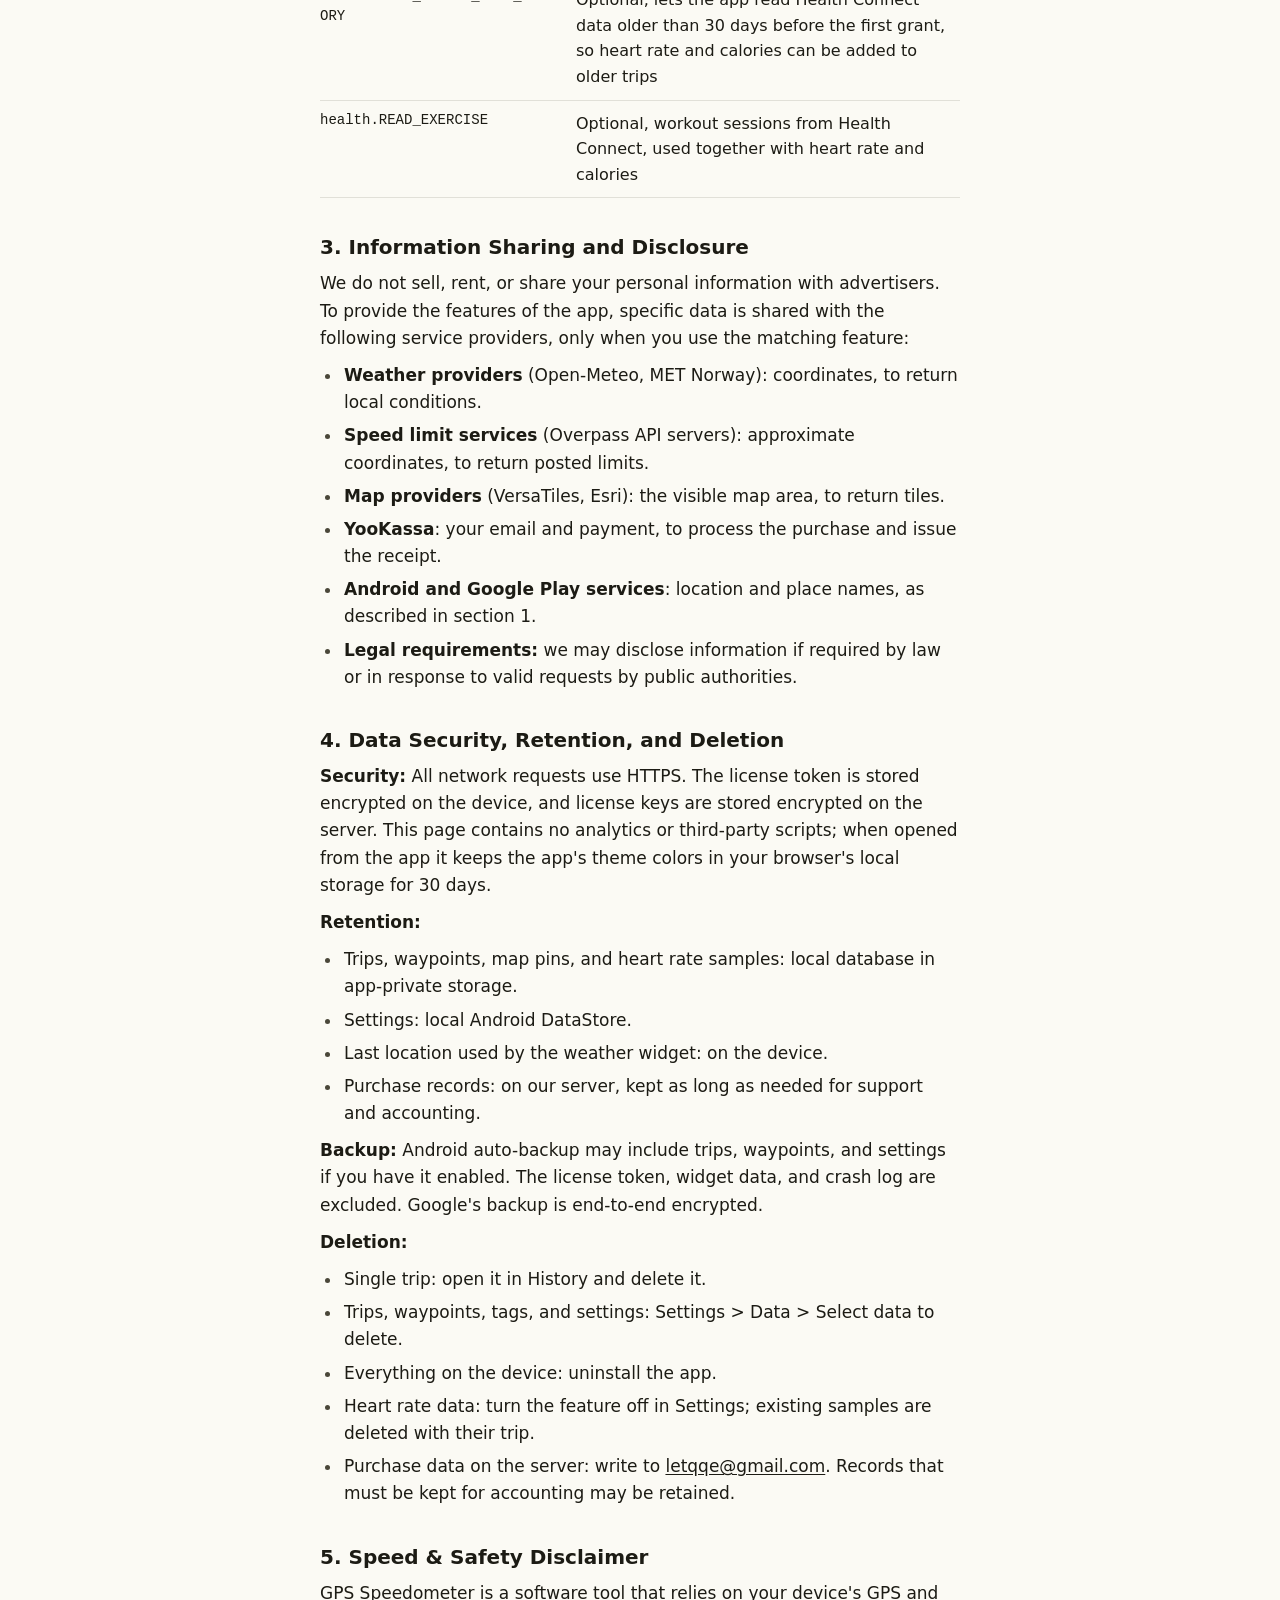
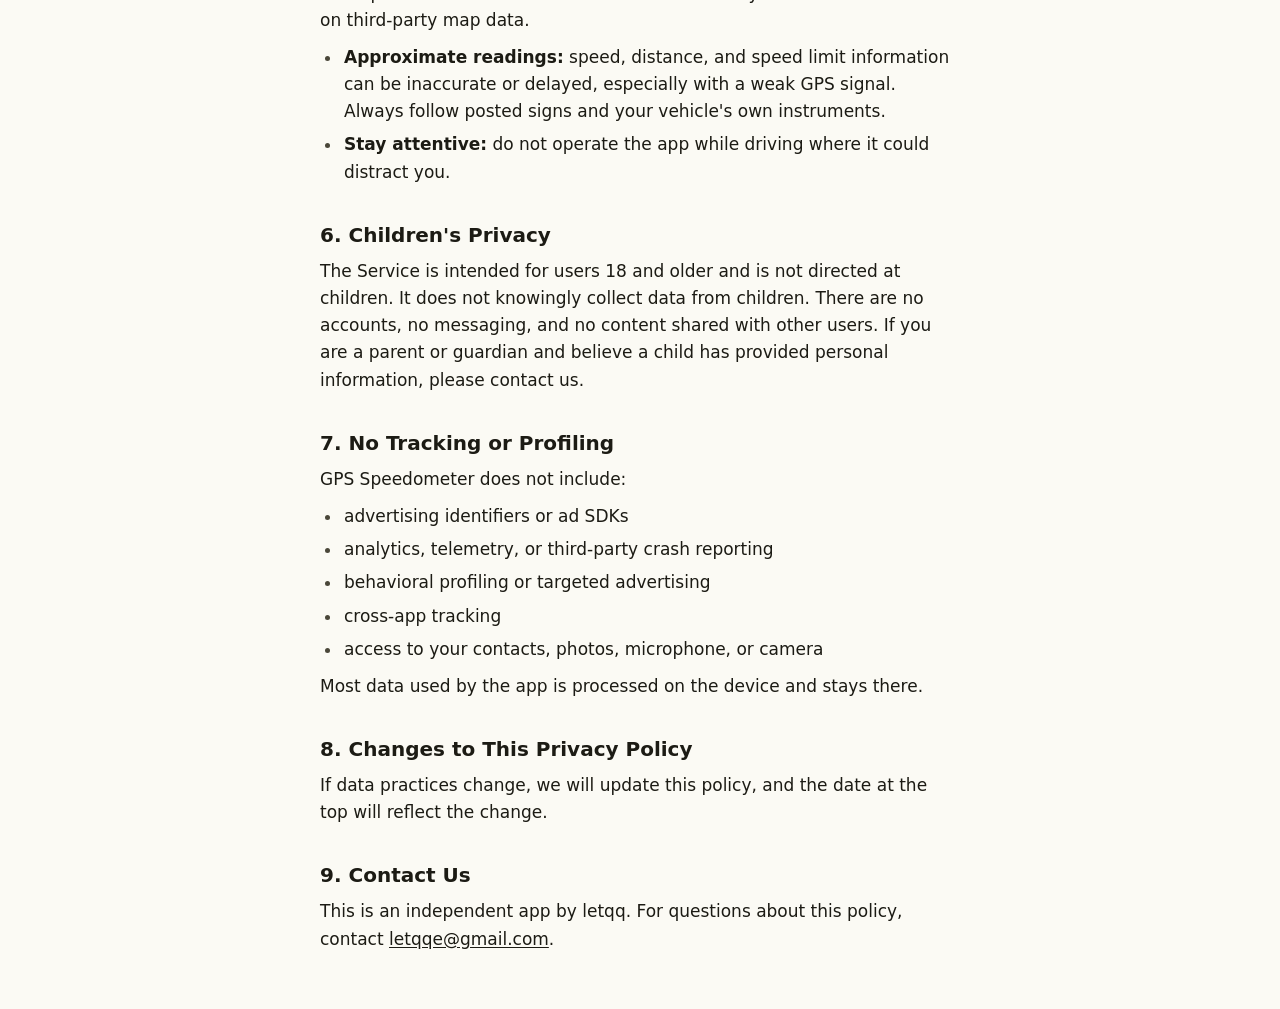
==== commit 8ab0d6a1: "Update index.html added new permission" ====
--- a/index.html
+++ b/index.html
@@ -14,7 +14,7 @@
 <main>
 <header>
 <h1>Privacy Policy</h1>
-<p class="meta">Updated October 31, 2026 · <a href="ru/" hreflang="ru">Русский</a></p>
+<p class="meta">Updated November 10, 2026 · <a href="ru/" hreflang="ru">Русский</a></p>
 </header>
 
 <p>Welcome to GPS Speedometer! This Privacy Policy explains how letqq ("we", "us", or "our") handles information when you use the GPS Speedometer mobile application (the "Service"). The app has no accounts, no analytics, and no advertising. Your trips, routes, and settings stay on your device unless you export or share them. A few optional features contact other services with coordinates, and the optional one-time purchase involves a license server run by the developer and a payment provider.</p>
@@ -85,6 +85,7 @@
 <div class="perm"><dt>REQUEST_IGNORE_BATTERY_OPTIMIZATIONS</dt><dd>Optional, prevents system from killing long trips</dd></div>
 <div class="perm"><dt>health.READ_HEART_RATE</dt><dd>Optional, heart rate from Health Connect</dd></div>
 <div class="perm"><dt>health.READ_ACTIVE_CALORIES_BURNED, health.READ_TOTAL_CALORIES_BURNED, health.READ_BASAL_METABOLIC_RATE</dt><dd>Optional, calories from Health Connect</dd></div>
+<div class="perm"><dt>health.READ_HEALTH_DATA_HISTORY</dt><dd>Optional, lets the app read Health Connect data older than 30 days before the first grant, so heart rate and calories can be added to older trips</dd></div>
 <div class="perm"><dt>health.READ_EXERCISE</dt><dd>Optional, workout sessions from Health Connect, used together with heart rate and calories</dd></div>
 </dl>
 </section>
